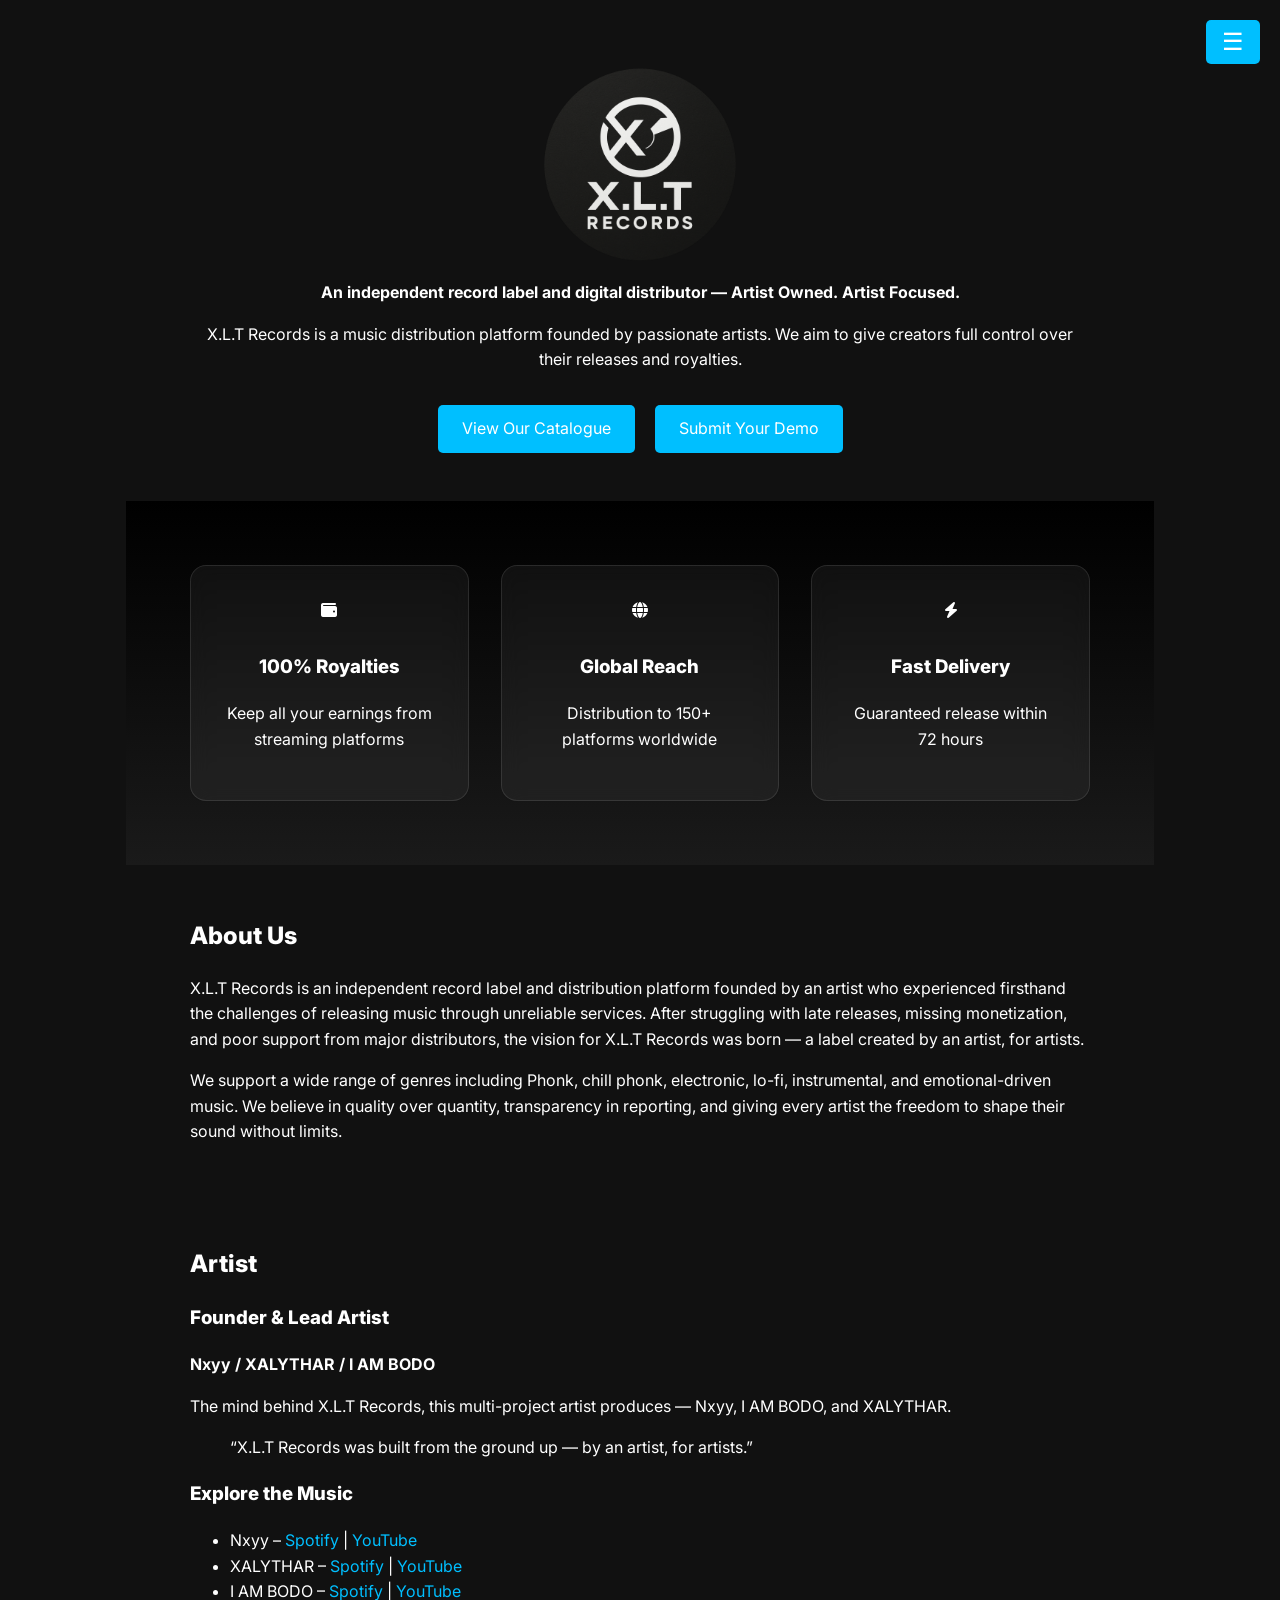
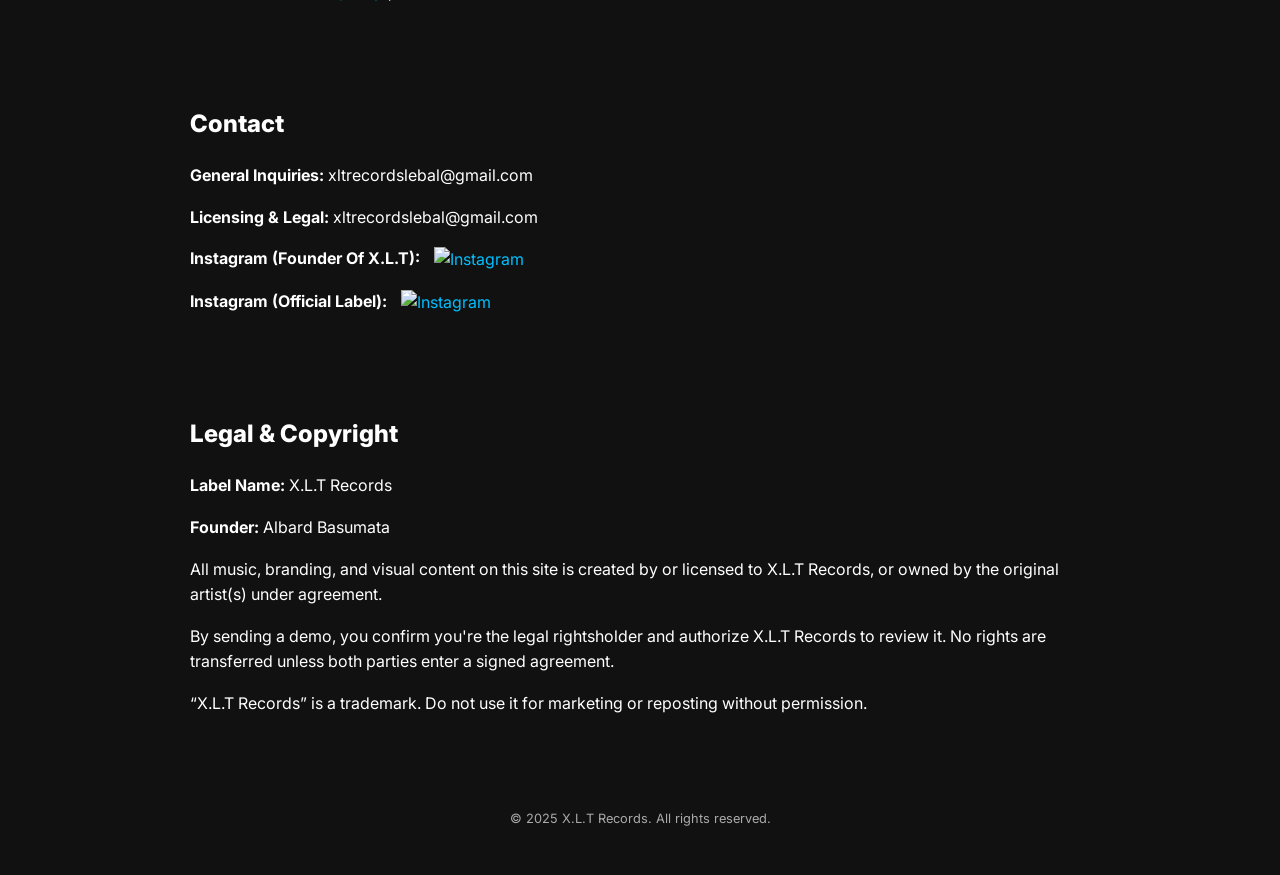
==== index.html @ 2f7c589f "Update index.html" ====
<!DOCTYPE html>
<html lang="en">

<head>
  <meta charset="UTF-8" />
  <meta name="viewport" content="width=device-width, initial-scale=1.0" />
  <meta name="google-site-verification" content="aRJkK1v-RDq6Crn086kau5WQJN5hOikSnNif_sxnV_c" />
  <title>X.L.T Records</title>
  <link href="https://fonts.googleapis.com/css2?family=Inter:wght@400;600;800&display=swap" rel="stylesheet">
  <link rel="stylesheet" href="https://cdnjs.cloudflare.com/ajax/libs/font-awesome/6.5.0/css/all.min.css">
  <style>
    body {
      margin: 0;
      font-family: 'Inter', sans-serif;
      background-color: #111;
      color: #fff;
      line-height: 1.6;
    }

    header,
    section {
      padding: 2rem;
      max-width: 900px;
      margin: auto;
    }

    header {
      text-align: center;
      padding-top: 4rem;
      animation: fadeIn 1.5s ease-in-out;
    }

    h1,
    h2,
    h3 {
      font-weight: 800;
    }

    a {
      color: #00BFFF;
      text-decoration: none;
    }

    a:hover {
      text-decoration: underline;
    }

    .btn {
      display: inline-block;
      background: #00BFFF;
      color: #fff;
      padding: 0.7rem 1.5rem;
      border-radius: 5px;
      margin: 1rem 0.5rem;
      transition: background 0.3s;
    }

    .btn:hover {
      background: #008ACF;
    }

    @keyframes fadeIn {
      from {
        opacity: 0;
        transform: translateY(20px);
      }

      to {
        opacity: 1;
        transform: translateY(0);
      }
    }

    footer {
      text-align: center;
      padding: 2rem;
      font-size: 0.8rem;
      color: #aaa;
    }

    .menu-toggle {
      position: absolute;
      top: 20px;
      right: 20px;
      background: #00BFFF;
      color: white;
      border: none;
      padding: 0.5rem 1rem;
      border-radius: 5px;
      cursor: pointer;
      z-index: 1001;
      font-size: 24px;
    }

    #mobile-menu {
      display: none;
      position: absolute;
      top: 0;
      right: 0;
      width: 250px;
      height: 100%;
      background: #222;
      padding: 2rem;
      box-shadow: -2px 0 10px rgba(0, 0, 0, 0.5);
      z-index: 1000;
    }

    #mobile-menu ul {
      list-style: none;
      padding: 0;
    }

    #mobile-menu li {
      margin: 1rem 0;
    }

    #mobile-menu a {
      color: white;
      font-size: 18px;
    }

    #mobile-menu a:hover {
      text-decoration: underline;
    }

    /* Feature Grid Styling */
    .feature-grid {
      background: linear-gradient(to bottom, #000, #1a1a1a);
      padding: 4rem 1rem;
      display: grid;
      gap: 2rem;
      grid-template-columns: 1fr;
    }

    @media (min-width: 768px) {
      .feature-grid {
        grid-template-columns: repeat(3, 1fr);
        padding: 4rem;
      }
    }

    .feature-card {
      background: rgba(255, 255, 255, 0.05);
      border: 1px solid rgba(255, 255, 255, 0.1);
      border-radius: 1rem;
      padding: 2rem;
      text-align: center;
      backdrop-filter: blur(10px);
    }

    .feature-card i {
      margin-bottom: 1rem;
    }
  </style>
</head>

<body>
  <!-- Hamburger Menu Button -->
  <button class="menu-toggle" onclick="toggleMenu()">☰</button>

  <!-- Mobile Navigation Menu -->
  <nav id="mobile-menu">
    <ul>
      <li><a href="#about" onclick="closeMenu()">About</a></li>
      <li><a href="#artist" onclick="closeMenu()">Artist</a></li>
      <li><a href="catalogue.html" onclick="closeMenu()">Catalogue</a></li>
      <li><a href="submit-demo.html" onclick="closeMenu()">Submit Demo</a></li>
      <li><a href="#contact" onclick="closeMenu()">Contact</a></li>
    </ul>
  </nav>

  <header>
    <div style="width: 200px; height: 200px; border-radius: 50%; overflow: hidden; margin: auto;">
      <img src="logo.png" alt="X.L.T Records Logo" style="width: 100%; height: 100%; object-fit: cover;">
    </div>
    <p><strong>An independent record label and digital distributor — Artist Owned. Artist Focused.</strong></p>
    <p>X.L.T Records is a music distribution platform founded by passionate artists. We aim to give creators full control over their releases and royalties.</p>
    <a href="catalogue.html" class="btn">View Our Catalogue</a>
    <a href="submit-demo.html" class="btn">Submit Your Demo</a>
  </header>

  <!-- Features Grid Section -->
  <section class="feature-grid">
    <div class="feature-card">
      <i class="fas fa-wallet text-4xl text-blue-400"></i>
      <h3 class="text-xl font-bold">100% Royalties</h3>
      <p>Keep all your earnings from streaming platforms</p>
    </div>
    <div class="feature-card">
      <i class="fas fa-globe text-4xl text-blue-400"></i>
      <h3 class="text-xl font-bold">Global Reach</h3>
      <p>Distribution to 150+ platforms worldwide</p>
    </div>
    <div class="feature-card">
      <i class="fas fa-bolt text-4xl text-blue-400"></i>
      <h3 class="text-xl font-bold">Fast Delivery</h3>
      <p>Guaranteed release within 72 hours</p>
    </div>
  </section>

  <section id="about">
    <h2>About Us</h2>
    <p>X.L.T Records is an independent record label and distribution platform founded by an artist who experienced firsthand the challenges of releasing music through unreliable services. After struggling with late releases, missing monetization, and poor support from major distributors, the vision for X.L.T Records was born — a label created by an artist, for artists.</p>
    <p>We support a wide range of genres including Phonk, chill phonk, electronic, lo-fi, instrumental, and emotional-driven music. We believe in quality over quantity, transparency in reporting, and giving every artist the freedom to shape their sound without limits.</p>
  </section>

  <section id="artist">
    <h2>Artist</h2>
    <h3>Founder & Lead Artist</h3>
    <p><strong>Nxyy / XALYTHAR / I AM BODO</strong></p>
    <p>The mind behind X.L.T Records, this multi-project artist produces — Nxyy, I AM BODO, and XALYTHAR.</p>
    <blockquote>“X.L.T Records was built from the ground up — by an artist, for artists.”</blockquote>
    <h3>Explore the Music</h3>
    <ul>
      <li>Nxyy – <a href="https://open.spotify.com/artist/0io80SxMW6efl49W5uqhSD">Spotify</a> | <a href="https://youtube.com/channel/UC8IsHCYREj77PZ9z781IhSw">YouTube</a></li>
      <li>XALYTHAR – <a href="https://open.spotify.com/artist/1Q6joJMcsMqhkU0BiKMvEL">Spotify</a> | <a href="https://youtube.com/channel/UCLDXYLX8L3Am5KNScAEB9Dg">YouTube</a></li>
      <li>I AM BODO – <a href="https://open.spotify.com/artist/2kpwDMhhdHDHBBJNffuW7Q">Spotify</a> | <a href="https://youtube.com/channel/UCfY4Oz92f1925QW0r8v9PQQ">YouTube</a></li>
    </ul>
  </section>

  <section id="contact">
    <h2>Contact</h2>
    <p><strong>General Inquiries:</strong> xltrecordslebal@gmail.com</p>
    <p><strong>Licensing & Legal:</strong> xltrecordslebal@gmail.com</p>
    <p><strong>Instagram (Founder Of X.L.T):</strong>
      <a href="https://www.instagram.com/bodo_otaku_" target="_blank">
        <img src="https://upload.wikimedia.org/wikipedia/commons/a/a5/Instagram_icon.png" alt="Instagram" style="width: 30px; vertical-align: middle; margin-left: 10px;" />
      </a>
    </p>
    <p><strong>Instagram (Official Label):</strong>
      <a href="https://www.instagram.com/xltrecordslebal" target="_blank">
        <img src="https://upload.wikimedia.org/wikipedia/commons/a/a5/Instagram_icon.png" alt="Instagram" style="width: 30px; vertical-align: middle; margin-left: 10px;" />
      </a>
    </p>
  </section>

  <section id="legal">
    <h2>Legal & Copyright</h2>
    <p><strong>Label Name:</strong> X.L.T Records</p>
    <p><strong>Founder:</strong> Albard Basumata</p>
    <p>All music, branding, and visual content on this site is created by or licensed to X.L.T Records, or owned by the original artist(s) under agreement.</p>
    <p>By sending a demo, you confirm you're the legal rightsholder and authorize X.L.T Records to review it. No rights are transferred unless both parties enter a signed agreement.</p>
    <p>“X.L.T Records” is a trademark. Do not use it for marketing or reposting without permission.</p>
  </section>

  <footer>
    <p>&copy; 2025 X.L.T Records. All rights reserved.</p>
  </footer>

  <script>
    function toggleMenu() {
      const menu = document.getElementById('mobile-menu');
      menu.style.display = (menu.style.display === 'block') ? 'none' : 'block';
    }

    function closeMenu() {
      document.getElementById('mobile-menu').style.display = 'none';
    }

    document.addEventListener('click', function (event) {
      const menu = document.getElementById('mobile-menu');
      const toggle = document.querySelector('.menu-toggle');
      if (!menu.contains(event.target) && !toggle.contains(event.target)) {
        menu.style.display = 'none';
      }
    });
  </script>
</body>

</html>
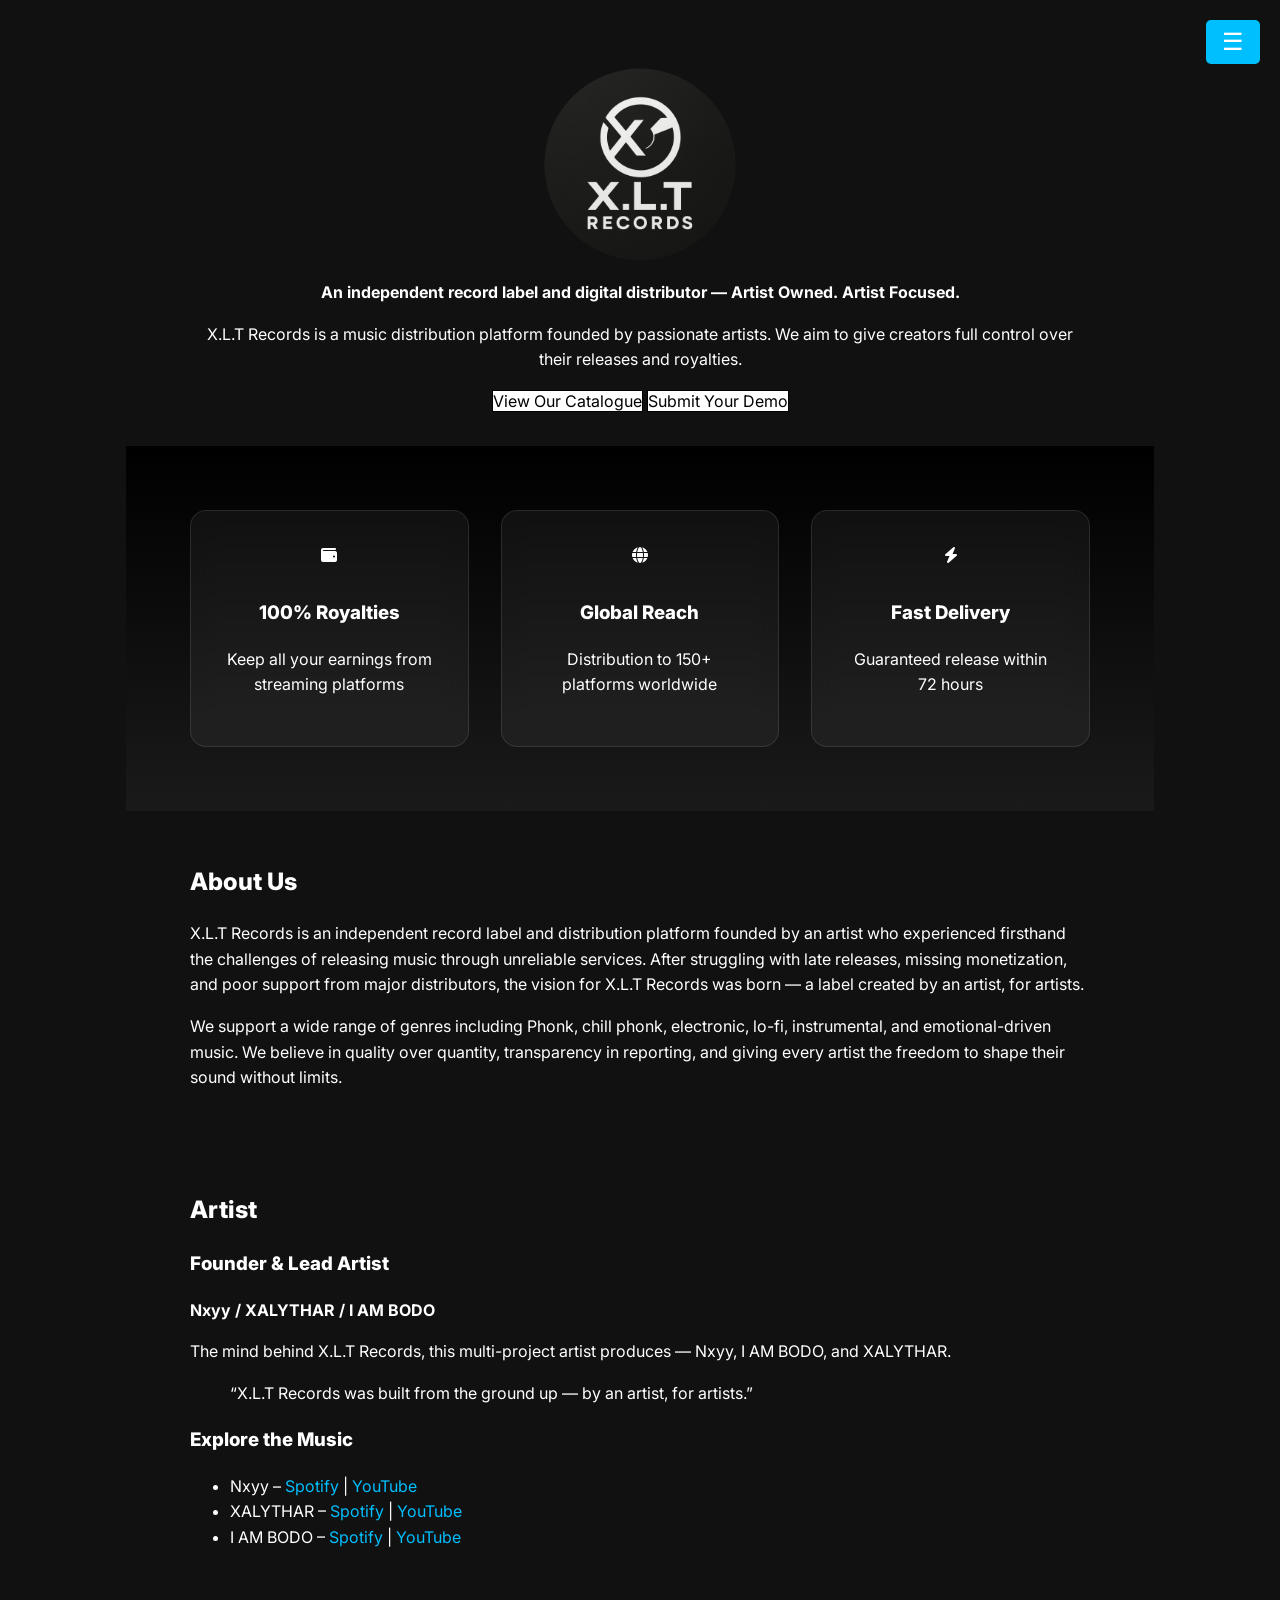
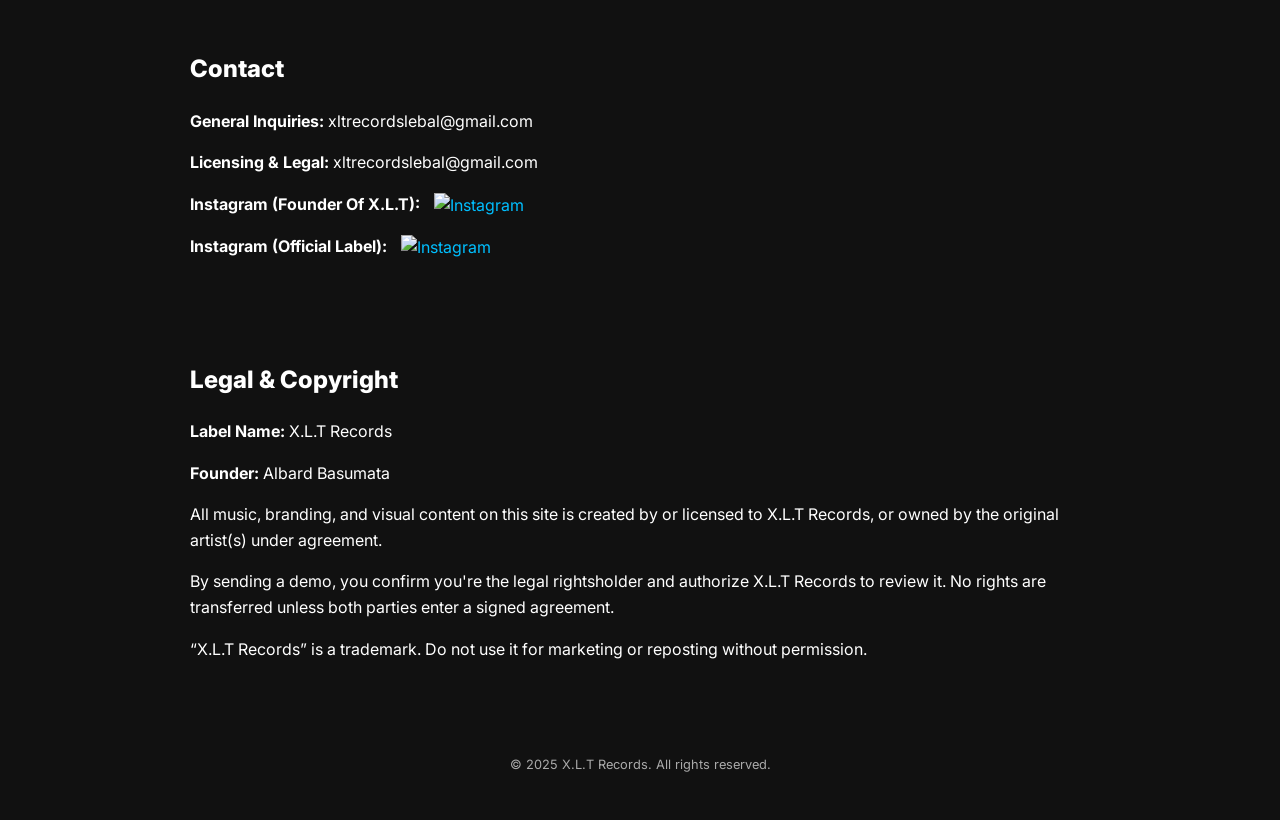
==== commit 83a0d574: "Update index.html" ====
--- a/index.html
+++ b/index.html
@@ -46,18 +46,16 @@
     }
 
     .btn {
-      display: inline-block;
-      background: #00BFFF;
-      color: #fff;
-      padding: 0.7rem 1.5rem;
-      border-radius: 5px;
-      margin: 1rem 0.5rem;
-      transition: background 0.3s;
-    }
-
-    .btn:hover {
-      background: #008ACF;
-    }
+  background: white !important;
+  color: black !important;
+  border: 1px solid black;
+  transition: background 0.3s, color 0.3s;
+}
+
+.btn:hover {
+  background: #f0f0f0;
+  color: black;
+}
 
     @keyframes fadeIn {
       from {
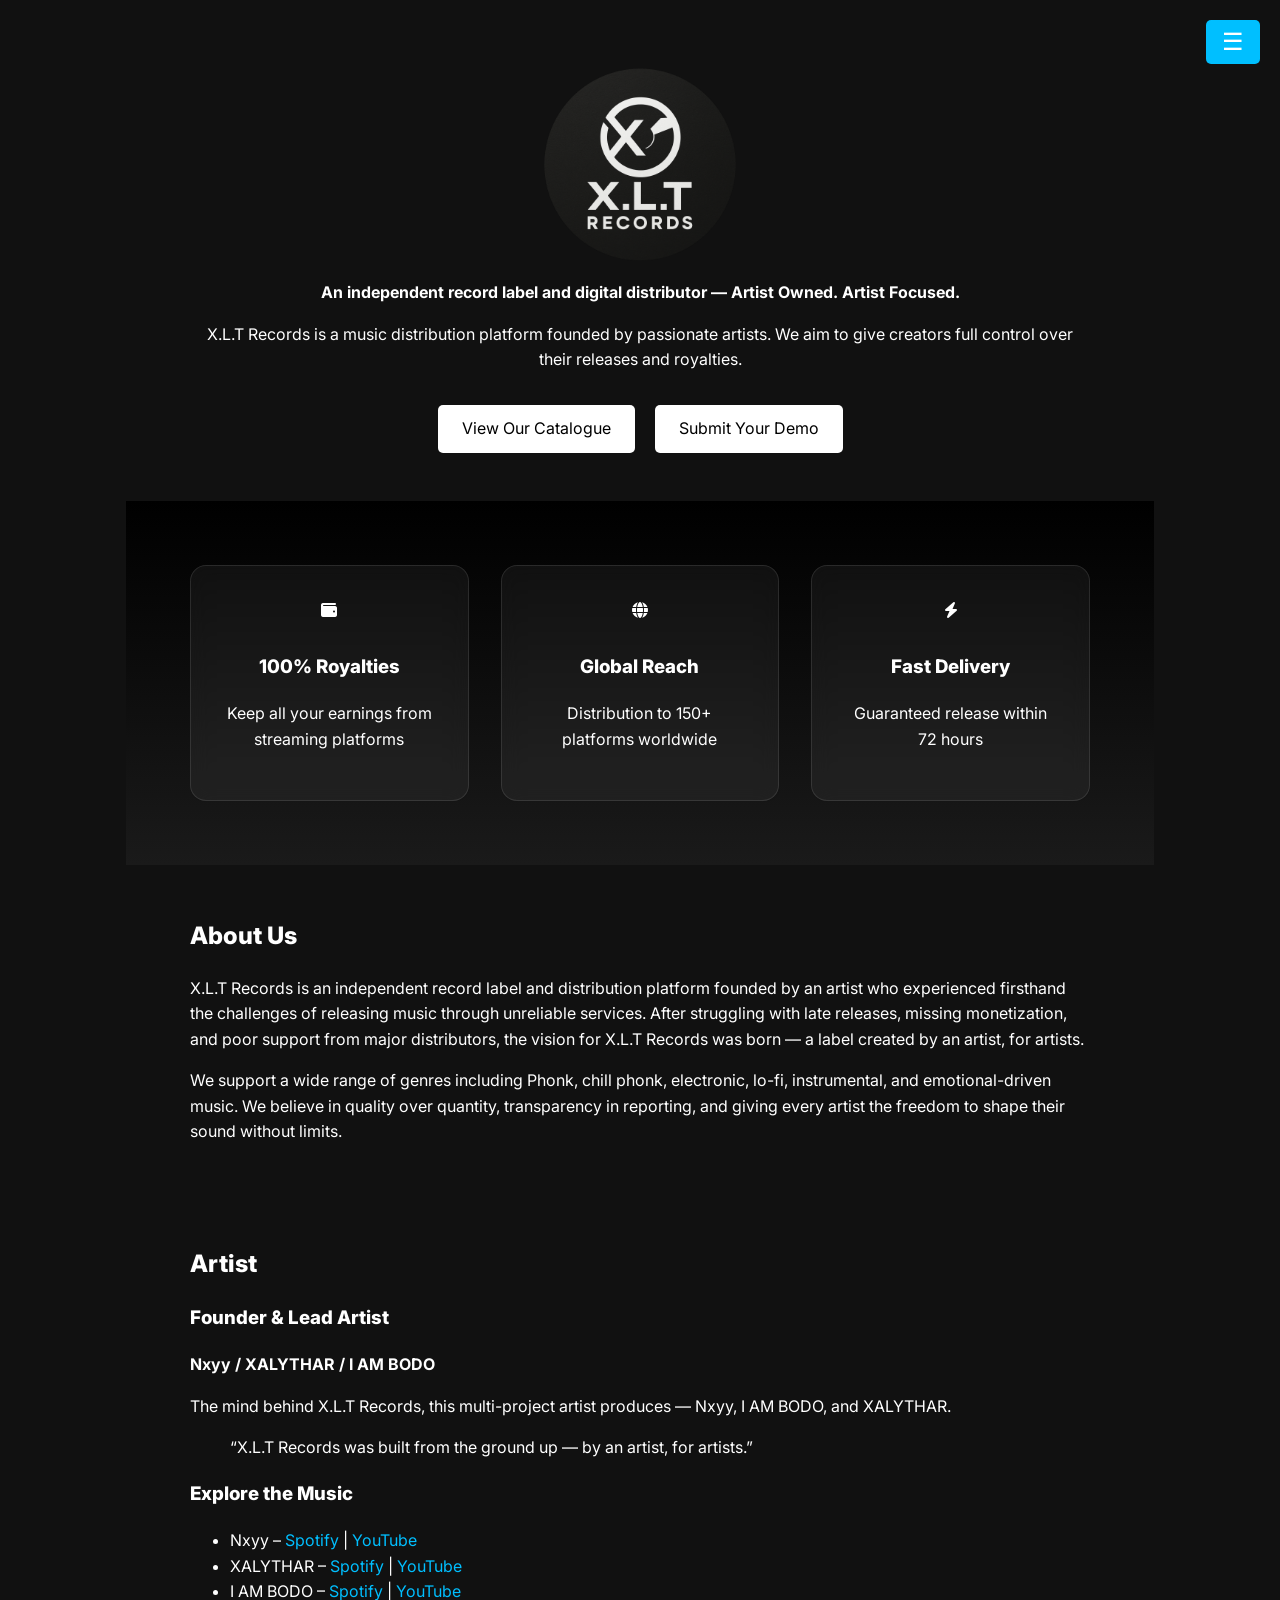
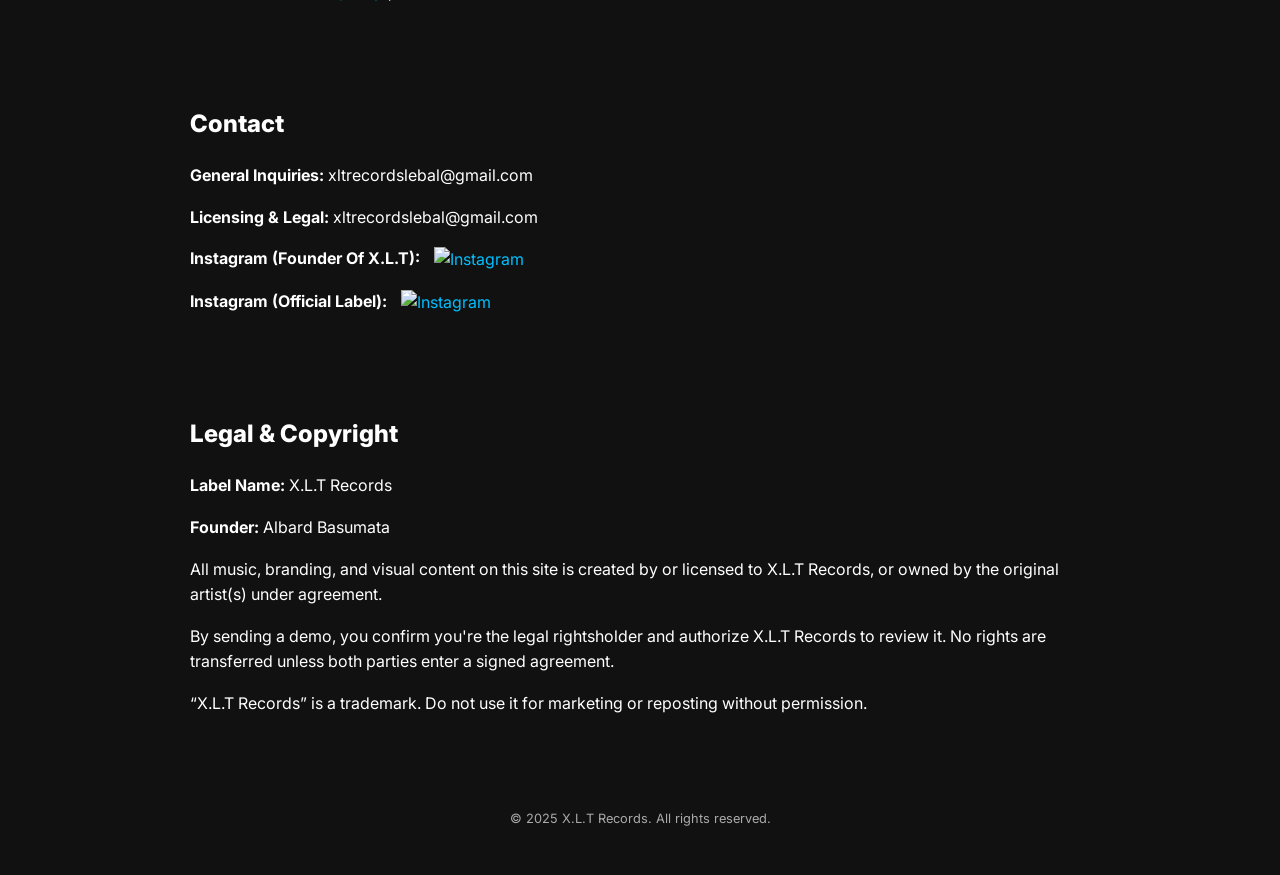
==== commit 40dc4922: "Update index.html" ====
--- a/index.html
+++ b/index.html
@@ -46,10 +46,13 @@
     }
 
     .btn {
+  display: inline-block;
   background: white !important;
   color: black !important;
-  border: 1px solid black;
-  transition: background 0.3s, color 0.3s;
+  padding: 0.7rem 1.5rem;
+  border-radius: 5px;
+  margin: 1rem 0.5rem;
+  transition: background 0.3s;
 }
 
 .btn:hover {
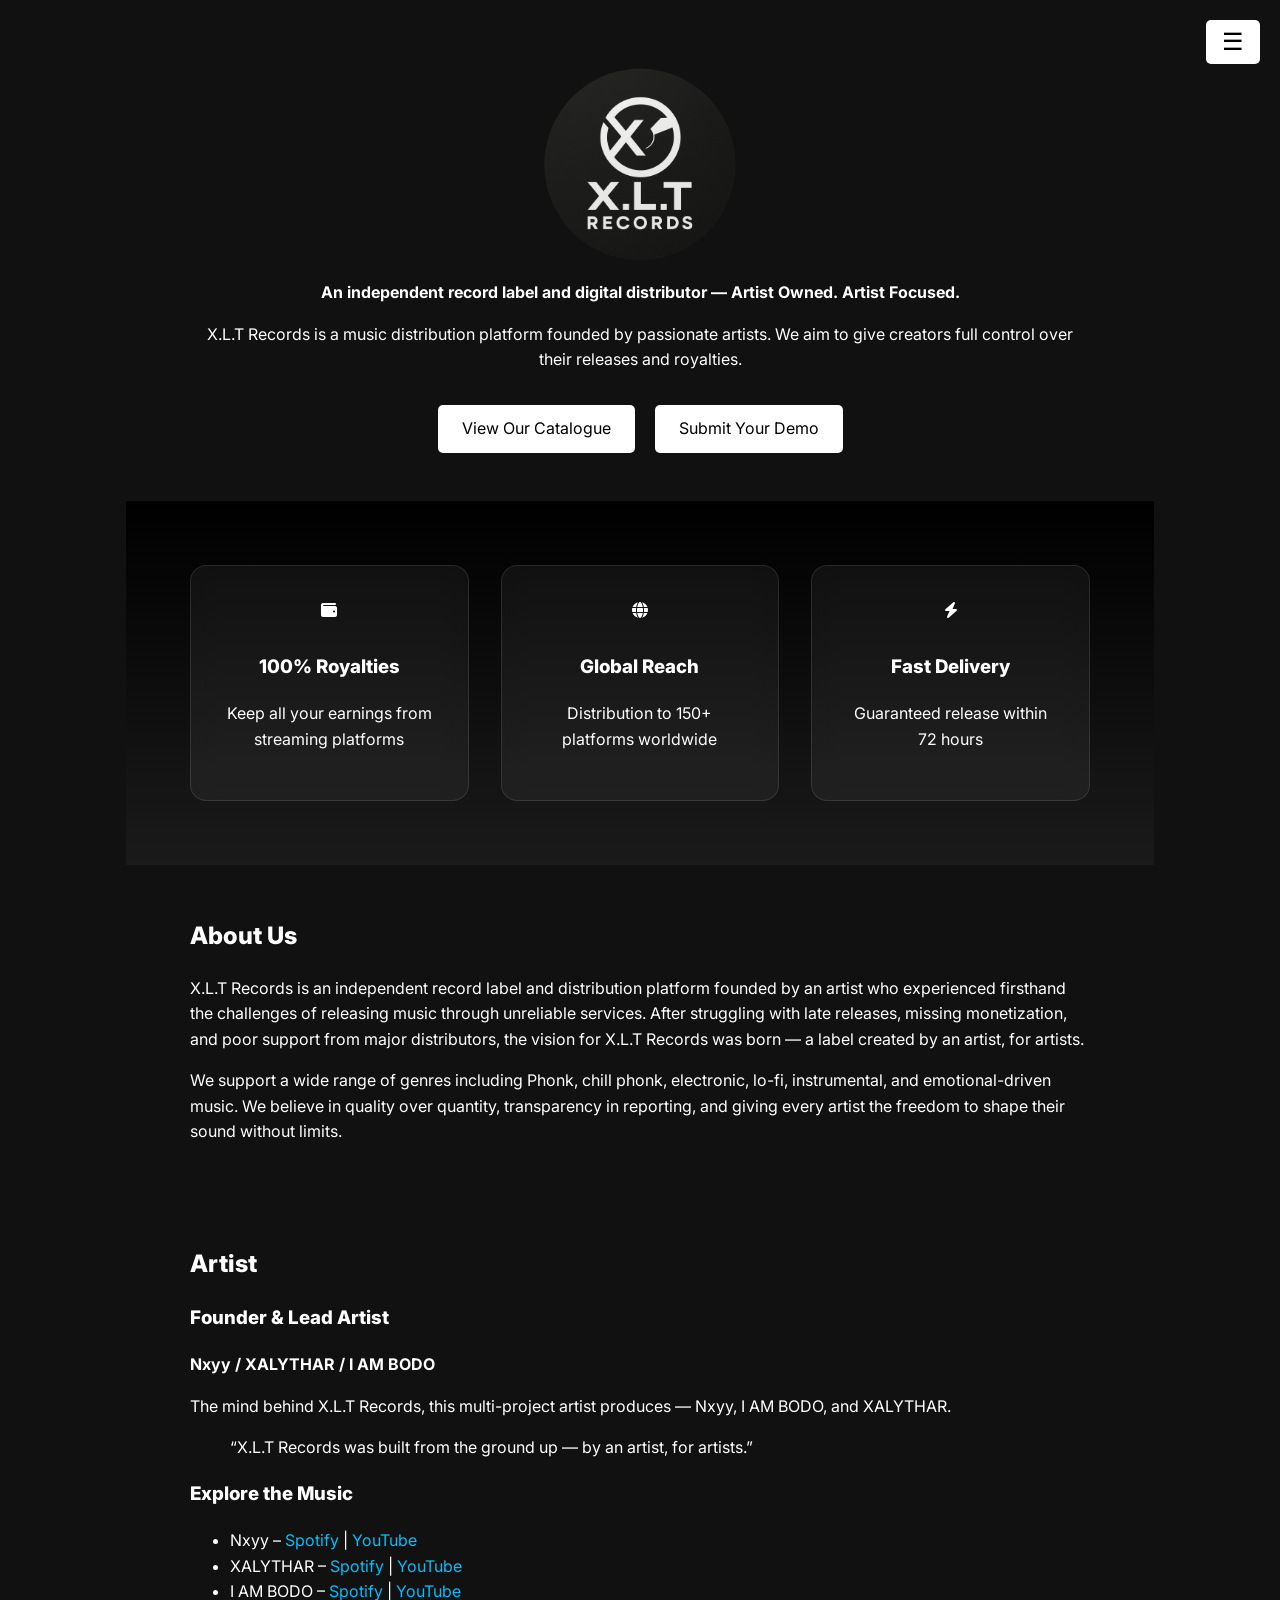
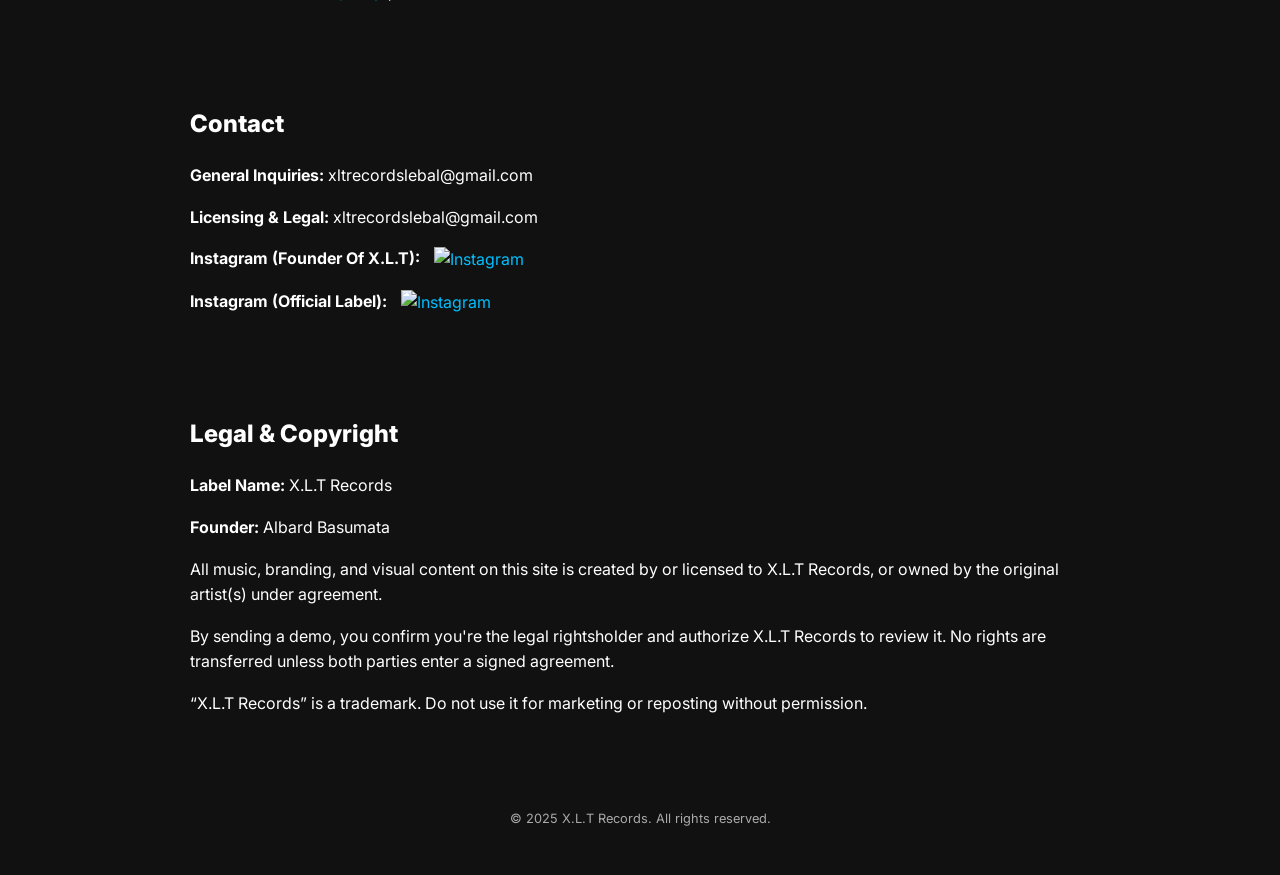
==== commit c9c15587: "Update index.html" ====
--- a/index.html
+++ b/index.html
@@ -83,8 +83,8 @@
       position: absolute;
       top: 20px;
       right: 20px;
-      background: #00BFFF;
-      color: white;
+      background: white !important;
+      color: black !important;
       border: none;
       padding: 0.5rem 1rem;
       border-radius: 5px;
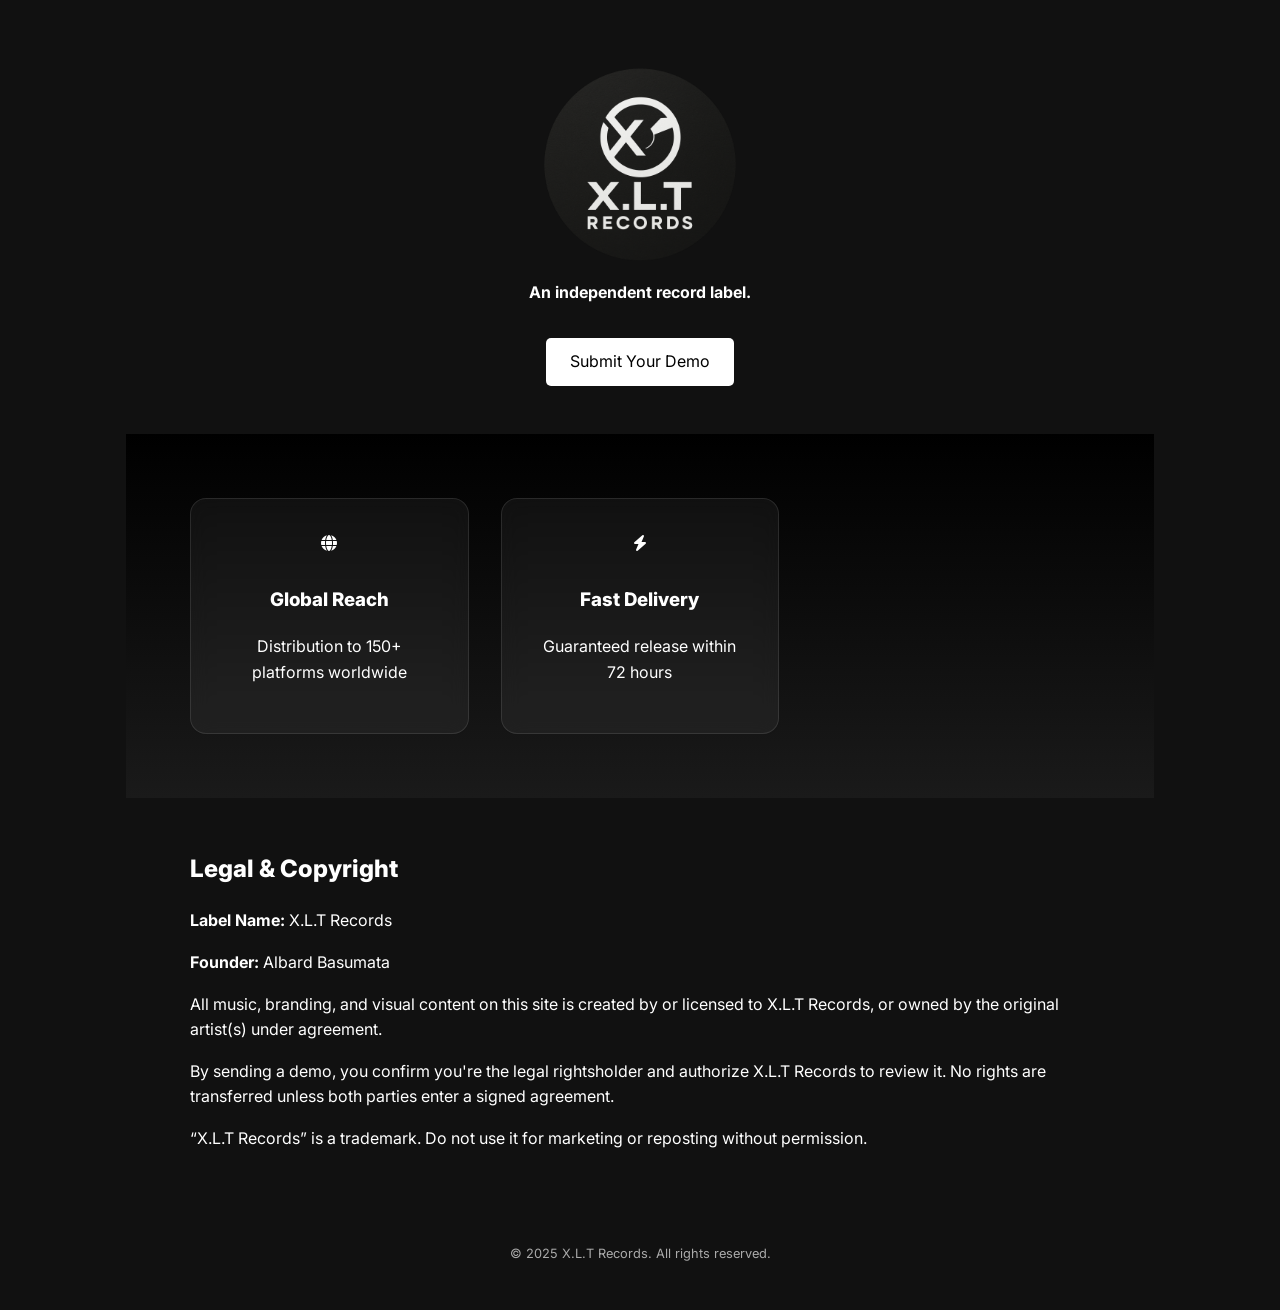
==== commit bbbe21d9: "Update index.html" ====
--- a/index.html
+++ b/index.html
@@ -155,37 +155,17 @@
   </style>
 </head>
 
-<body>
-  <!-- Hamburger Menu Button -->
-  <button class="menu-toggle" onclick="toggleMenu()">☰</button>
-
-  <!-- Mobile Navigation Menu -->
-  <nav id="mobile-menu">
-    <ul>
-      <li><a href="#about" onclick="closeMenu()">About</a></li>
-      <li><a href="#artist" onclick="closeMenu()">Artist</a></li>
-      <li><a href="catalogue.html" onclick="closeMenu()">Catalogue</a></li>
-      <li><a href="submit-demo.html" onclick="closeMenu()">Submit Demo</a></li>
-      <li><a href="#contact" onclick="closeMenu()">Contact</a></li>
-    </ul>
-  </nav>
 
   <header>
     <div style="width: 200px; height: 200px; border-radius: 50%; overflow: hidden; margin: auto;">
       <img src="logo.png" alt="X.L.T Records Logo" style="width: 100%; height: 100%; object-fit: cover;">
     </div>
-    <p><strong>An independent record label and digital distributor — Artist Owned. Artist Focused.</strong></p>
-    <p>X.L.T Records is a music distribution platform founded by passionate artists. We aim to give creators full control over their releases and royalties.</p>
-    <a href="catalogue.html" class="btn">View Our Catalogue</a>
+    <p><strong>An independent record label.</strong></p>
     <a href="submit-demo.html" class="btn">Submit Your Demo</a>
   </header>
 
   <!-- Features Grid Section -->
   <section class="feature-grid">
-    <div class="feature-card">
-      <i class="fas fa-wallet text-4xl text-blue-400"></i>
-      <h3 class="text-xl font-bold">100% Royalties</h3>
-      <p>Keep all your earnings from streaming platforms</p>
     </div>
     <div class="feature-card">
       <i class="fas fa-globe text-4xl text-blue-400"></i>
@@ -199,42 +179,7 @@
     </div>
   </section>
 
-  <section id="about">
-    <h2>About Us</h2>
-    <p>X.L.T Records is an independent record label and distribution platform founded by an artist who experienced firsthand the challenges of releasing music through unreliable services. After struggling with late releases, missing monetization, and poor support from major distributors, the vision for X.L.T Records was born — a label created by an artist, for artists.</p>
-    <p>We support a wide range of genres including Phonk, chill phonk, electronic, lo-fi, instrumental, and emotional-driven music. We believe in quality over quantity, transparency in reporting, and giving every artist the freedom to shape their sound without limits.</p>
-  </section>
-
-  <section id="artist">
-    <h2>Artist</h2>
-    <h3>Founder & Lead Artist</h3>
-    <p><strong>Nxyy / XALYTHAR / I AM BODO</strong></p>
-    <p>The mind behind X.L.T Records, this multi-project artist produces — Nxyy, I AM BODO, and XALYTHAR.</p>
-    <blockquote>“X.L.T Records was built from the ground up — by an artist, for artists.”</blockquote>
-    <h3>Explore the Music</h3>
-    <ul>
-      <li>Nxyy – <a href="https://open.spotify.com/artist/0io80SxMW6efl49W5uqhSD">Spotify</a> | <a href="https://youtube.com/channel/UC8IsHCYREj77PZ9z781IhSw">YouTube</a></li>
-      <li>XALYTHAR – <a href="https://open.spotify.com/artist/1Q6joJMcsMqhkU0BiKMvEL">Spotify</a> | <a href="https://youtube.com/channel/UCLDXYLX8L3Am5KNScAEB9Dg">YouTube</a></li>
-      <li>I AM BODO – <a href="https://open.spotify.com/artist/2kpwDMhhdHDHBBJNffuW7Q">Spotify</a> | <a href="https://youtube.com/channel/UCfY4Oz92f1925QW0r8v9PQQ">YouTube</a></li>
-    </ul>
-  </section>
-
-  <section id="contact">
-    <h2>Contact</h2>
-    <p><strong>General Inquiries:</strong> xltrecordslebal@gmail.com</p>
-    <p><strong>Licensing & Legal:</strong> xltrecordslebal@gmail.com</p>
-    <p><strong>Instagram (Founder Of X.L.T):</strong>
-      <a href="https://www.instagram.com/bodo_otaku_" target="_blank">
-        <img src="https://upload.wikimedia.org/wikipedia/commons/a/a5/Instagram_icon.png" alt="Instagram" style="width: 30px; vertical-align: middle; margin-left: 10px;" />
-      </a>
-    </p>
-    <p><strong>Instagram (Official Label):</strong>
-      <a href="https://www.instagram.com/xltrecordslebal" target="_blank">
-        <img src="https://upload.wikimedia.org/wikipedia/commons/a/a5/Instagram_icon.png" alt="Instagram" style="width: 30px; vertical-align: middle; margin-left: 10px;" />
-      </a>
-    </p>
-  </section>
-
+  
   <section id="legal">
     <h2>Legal & Copyright</h2>
     <p><strong>Label Name:</strong> X.L.T Records</p>
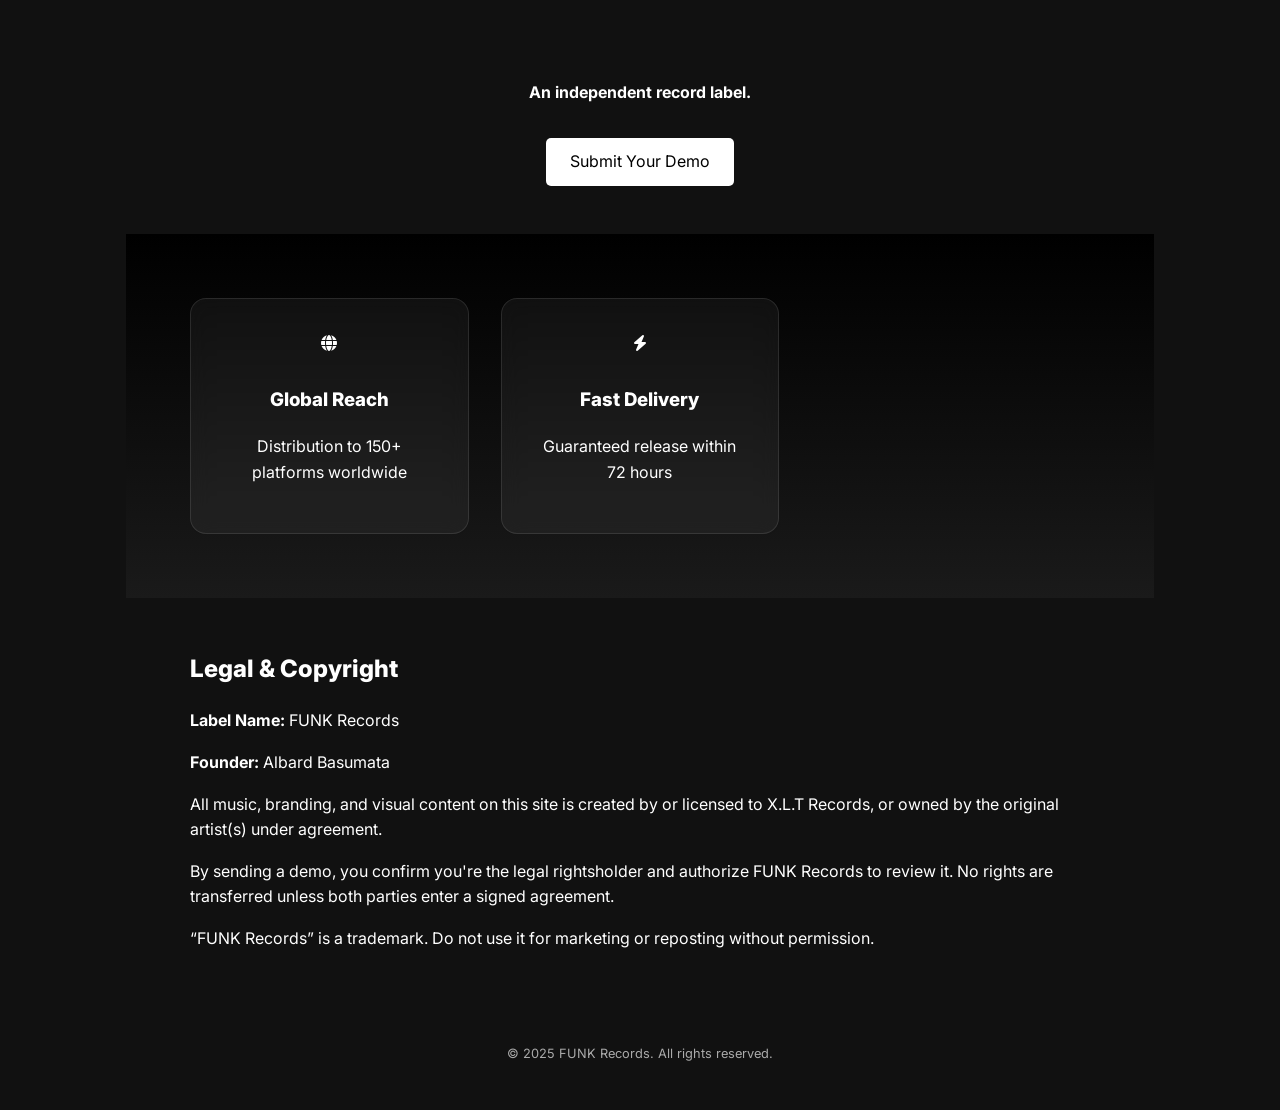
==== commit 3f4f58f1: "Update index.html" ====
--- a/index.html
+++ b/index.html
@@ -5,7 +5,7 @@
   <meta charset="UTF-8" />
   <meta name="viewport" content="width=device-width, initial-scale=1.0" />
   <meta name="google-site-verification" content="aRJkK1v-RDq6Crn086kau5WQJN5hOikSnNif_sxnV_c" />
-  <title>X.L.T Records</title>
+  <title> FUNK Records</title>
   <link href="https://fonts.googleapis.com/css2?family=Inter:wght@400;600;800&display=swap" rel="stylesheet">
   <link rel="stylesheet" href="https://cdnjs.cloudflare.com/ajax/libs/font-awesome/6.5.0/css/all.min.css">
   <style>
@@ -157,9 +157,6 @@
 
 
   <header>
-    <div style="width: 200px; height: 200px; border-radius: 50%; overflow: hidden; margin: auto;">
-      <img src="logo.png" alt="X.L.T Records Logo" style="width: 100%; height: 100%; object-fit: cover;">
-    </div>
     <p><strong>An independent record label.</strong></p>
     <a href="submit-demo.html" class="btn">Submit Your Demo</a>
   </header>
@@ -182,15 +179,15 @@
   
   <section id="legal">
     <h2>Legal & Copyright</h2>
-    <p><strong>Label Name:</strong> X.L.T Records</p>
+    <p><strong>Label Name:</strong> FUNK Records</p>
     <p><strong>Founder:</strong> Albard Basumata</p>
     <p>All music, branding, and visual content on this site is created by or licensed to X.L.T Records, or owned by the original artist(s) under agreement.</p>
-    <p>By sending a demo, you confirm you're the legal rightsholder and authorize X.L.T Records to review it. No rights are transferred unless both parties enter a signed agreement.</p>
-    <p>“X.L.T Records” is a trademark. Do not use it for marketing or reposting without permission.</p>
+    <p>By sending a demo, you confirm you're the legal rightsholder and authorize FUNK Records to review it. No rights are transferred unless both parties enter a signed agreement.</p>
+    <p>“FUNK Records” is a trademark. Do not use it for marketing or reposting without permission.</p>
   </section>
 
   <footer>
-    <p>&copy; 2025 X.L.T Records. All rights reserved.</p>
+    <p>&copy; 2025 FUNK Records. All rights reserved.</p>
   </footer>
 
   <script>
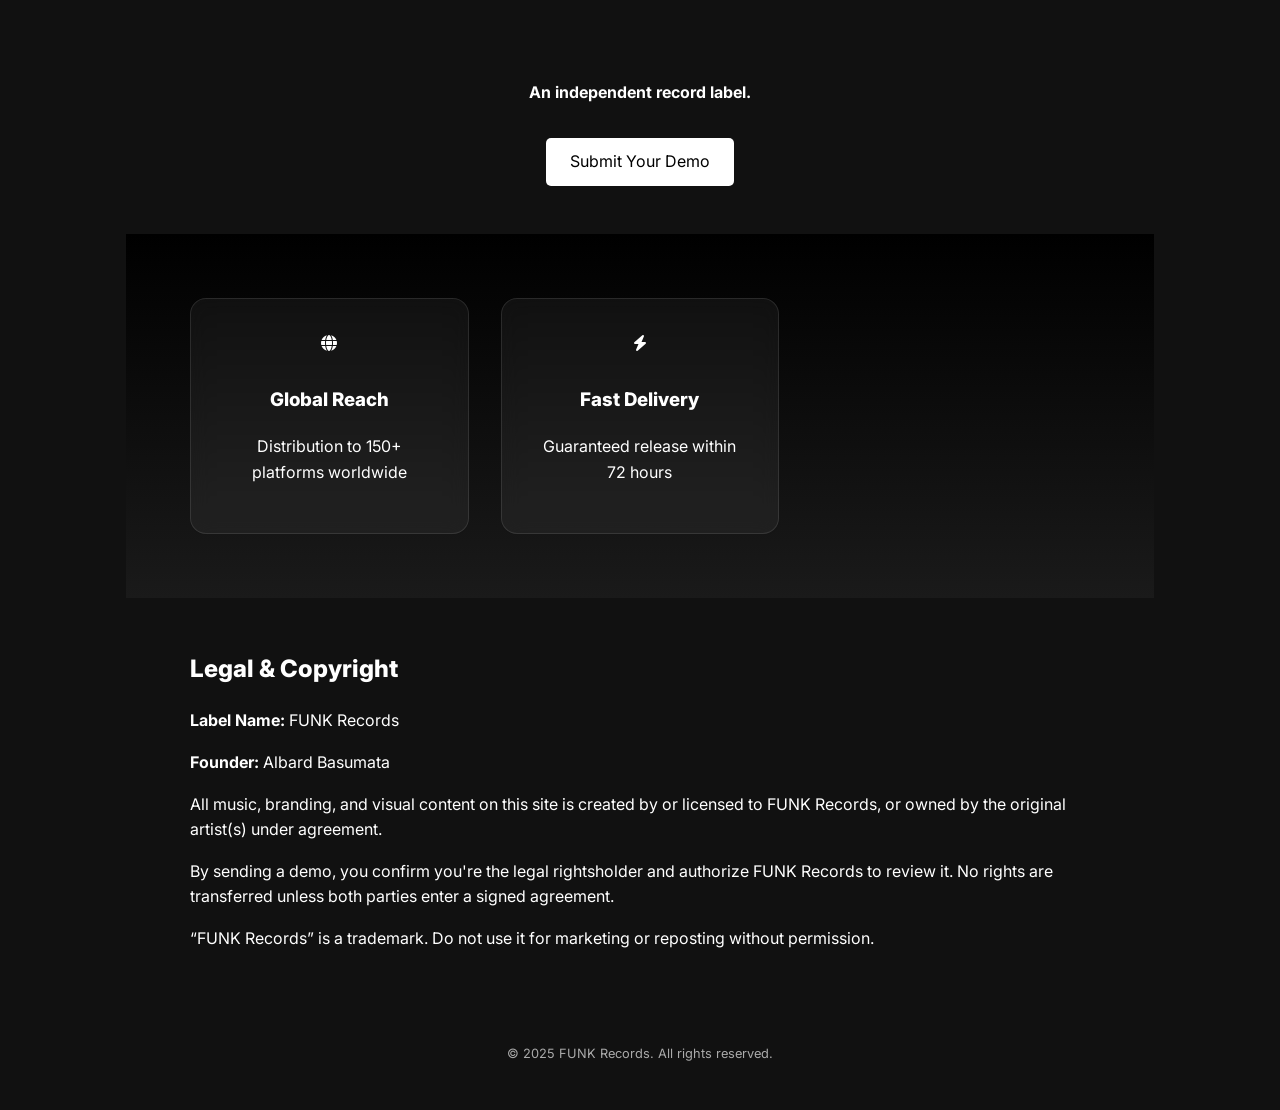
==== commit 1c7db46b: "Update index.html" ====
--- a/index.html
+++ b/index.html
@@ -181,7 +181,7 @@
     <h2>Legal & Copyright</h2>
     <p><strong>Label Name:</strong> FUNK Records</p>
     <p><strong>Founder:</strong> Albard Basumata</p>
-    <p>All music, branding, and visual content on this site is created by or licensed to X.L.T Records, or owned by the original artist(s) under agreement.</p>
+    <p>All music, branding, and visual content on this site is created by or licensed to FUNK Records, or owned by the original artist(s) under agreement.</p>
     <p>By sending a demo, you confirm you're the legal rightsholder and authorize FUNK Records to review it. No rights are transferred unless both parties enter a signed agreement.</p>
     <p>“FUNK Records” is a trademark. Do not use it for marketing or reposting without permission.</p>
   </section>
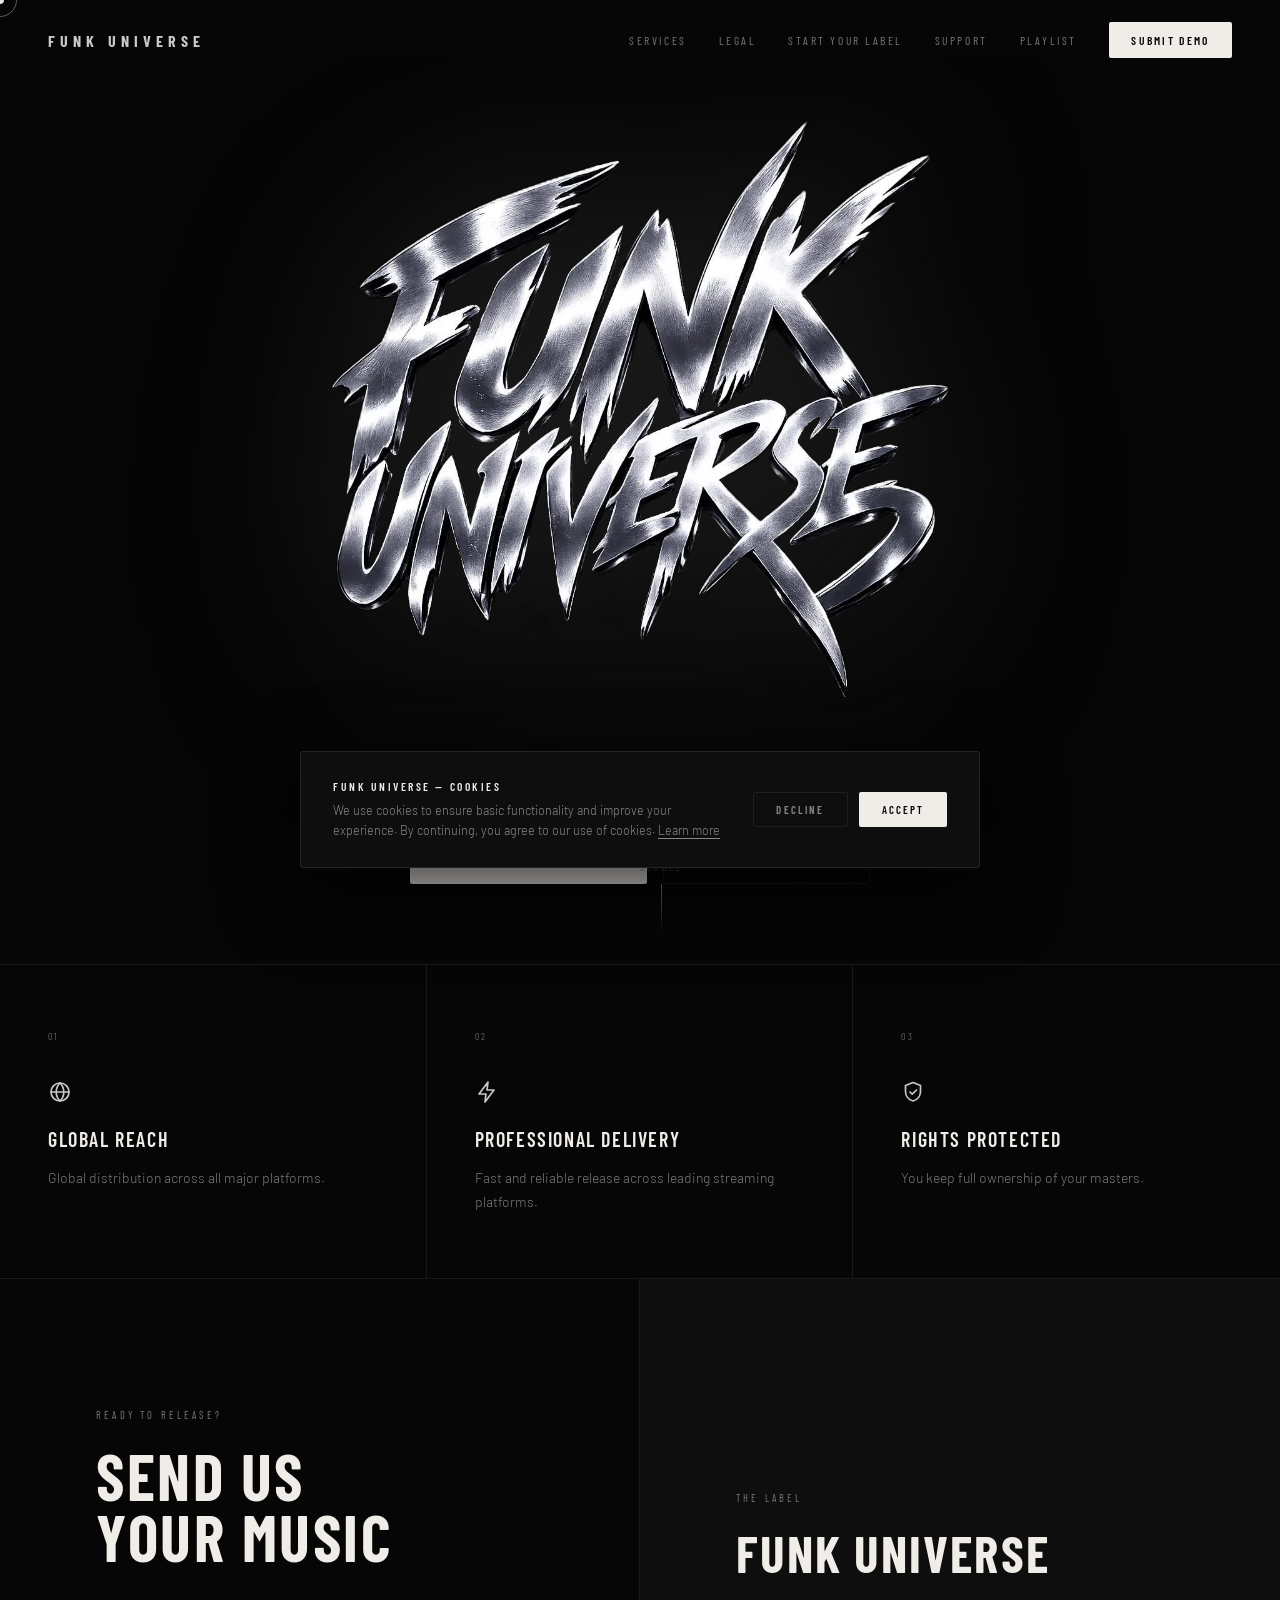
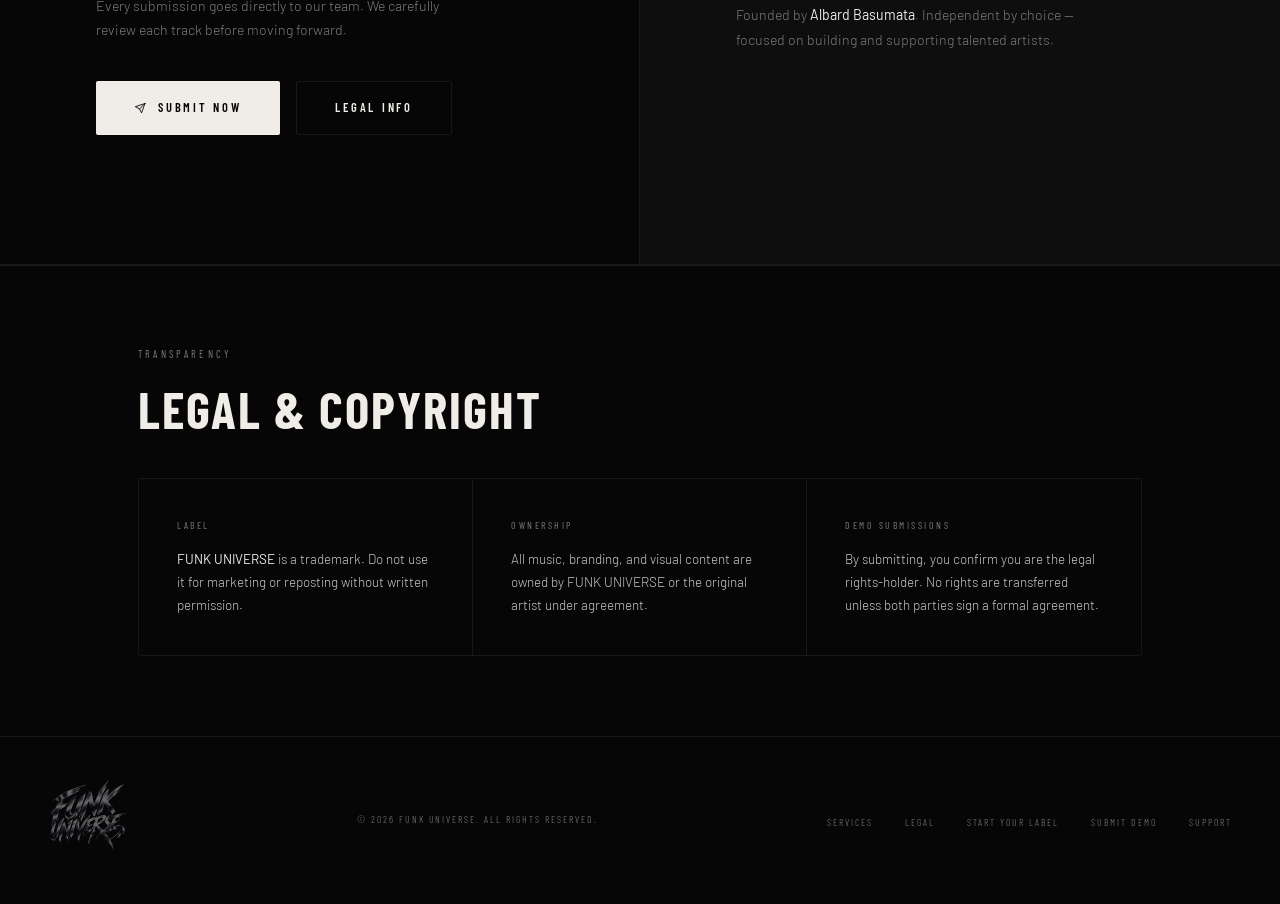
==== commit df08a97e: "Fix layout bugs, optimize assets, improve UI/UX and accessibility Three structural HTML bugs were si" ====
--- a/index.html
+++ b/index.html
@@ -1,213 +1,457 @@
 <!DOCTYPE html>
 <html lang="en">
-
 <head>
   <meta charset="UTF-8" />
   <meta name="viewport" content="width=device-width, initial-scale=1.0" />
+  <meta name="theme-color" content="#060606" />
   <meta name="google-site-verification" content="aRJkK1v-RDq6Crn086kau5WQJN5hOikSnNif_sxnV_c" />
-  <title> FUNK Records</title>
-  <link href="https://fonts.googleapis.com/css2?family=Inter:wght@400;600;800&display=swap" rel="stylesheet">
-  <link rel="stylesheet" href="https://cdnjs.cloudflare.com/ajax/libs/font-awesome/6.5.0/css/all.min.css">
+
+  <title>FUNK UNIVERSE — Independent Record Label</title>
+  <meta name="description" content="FUNK UNIVERSE is an independent record label for Brazilian funk, phonk and electronic music. Global distribution, professional delivery, and artists keep full ownership of their masters." />
+  <link rel="canonical" href="https://funkuniverserecords.com/" />
+
+  <!-- Social sharing -->
+  <meta property="og:type" content="website" />
+  <meta property="og:site_name" content="FUNK UNIVERSE" />
+  <meta property="og:title" content="FUNK UNIVERSE — Independent Record Label" />
+  <meta property="og:description" content="Independent record label for Brazilian funk, phonk and electronic music. Global distribution — you keep your masters." />
+  <meta property="og:url" content="https://funkuniverserecords.com/" />
+  <meta property="og:image" content="https://funkuniverserecords.com/og-image.jpg" />
+  <meta property="og:image:width" content="1200" />
+  <meta property="og:image:height" content="630" />
+  <meta property="og:image:alt" content="FUNK UNIVERSE logo" />
+  <meta name="twitter:card" content="summary_large_image" />
+  <meta name="twitter:title" content="FUNK UNIVERSE — Independent Record Label" />
+  <meta name="twitter:description" content="Independent record label for Brazilian funk, phonk and electronic music." />
+  <meta name="twitter:image" content="https://funkuniverserecords.com/og-image.jpg" />
+
+  <!-- Icons -->
+  <link rel="icon" href="favicon.ico" sizes="any" />
+  <link rel="apple-touch-icon" href="apple-touch-icon.png" />
+  <link rel="manifest" href="site.webmanifest" />
+
+  <link rel="preconnect" href="https://fonts.googleapis.com">
+  <link rel="preconnect" href="https://fonts.gstatic.com" crossorigin>
+  <link href="https://fonts.googleapis.com/css2?family=Barlow+Condensed:wght@300;400;600;700&family=Barlow:wght@300;400&display=swap" rel="stylesheet">
+  <link rel="preload" as="image" href="logo.webp" type="image/webp" fetchpriority="high" />
+  <link rel="stylesheet" href="assets/site.css" />
+
   <style>
-    body {
-      margin: 0;
-      font-family: 'Inter', sans-serif;
-      background-color: #111;
-      color: #fff;
-      line-height: 1.6;
-    }
-
-    header,
-    section {
-      padding: 2rem;
-      max-width: 900px;
-      margin: auto;
-    }
-
-    header {
+    /* ── HERO ── */
+    .hero {
+      min-height: 100vh;
+      min-height: 100svh;
+      display: flex; flex-direction: column;
+      align-items: center; justify-content: center;
+      position: relative;
+      overflow: hidden;
+      padding: 6rem 1rem 5rem;
+    }
+
+    /* vignette */
+    .hero::after {
+      content: '';
+      position: absolute; inset: 0;
+      background: radial-gradient(ellipse at center, transparent 25%, var(--bg) 100%);
+      pointer-events: none; z-index: 1;
+    }
+
+    /* scanlines */
+    .hero::before {
+      content: '';
+      position: absolute; inset: 0;
+      background: repeating-linear-gradient(
+        0deg, transparent, transparent 3px,
+        rgba(0,0,0,0.035) 3px, rgba(0,0,0,0.035) 4px
+      );
+      pointer-events: none; z-index: 1;
+    }
+
+    .hero-glow {
+      position: absolute;
+      width: min(800px, 150vw); aspect-ratio: 1;
+      border-radius: 50%;
+      background: radial-gradient(circle, rgba(200,200,200,0.045) 0%, transparent 70%);
+      pointer-events: none;
+      animation: glowPulse 6s ease-in-out infinite;
+    }
+    @keyframes glowPulse {
+      0%,100% { transform: scale(1);    opacity: .5; }
+      50%     { transform: scale(1.18); opacity: 1; }
+    }
+
+    .logo-wrap {
+      position: relative; z-index: 2;
+      width: min(640px, 86vw);
+      animation: logoIn 1.4s cubic-bezier(.16,1,.3,1) both;
+      filter:
+        drop-shadow(0 0 80px rgba(200,200,200,.14))
+        drop-shadow(0 30px 80px rgba(0,0,0,.95));
+    }
+    .logo-wrap img {
+      width: 100%; height: auto; display: block;
+      mix-blend-mode: screen;
+    }
+    @keyframes logoIn {
+      from { opacity: 0; transform: scale(.86) translateY(36px); }
+      to   { opacity: 1; transform: scale(1) translateY(0); }
+    }
+
+    .hero-sub {
+      position: relative; z-index: 2;
+      font-family: var(--font-h);
+      font-weight: 300;
+      font-size: .68rem;
+      letter-spacing: .42em;
+      text-transform: uppercase;
+      color: var(--muted);
       text-align: center;
-      padding-top: 4rem;
-      animation: fadeIn 1.5s ease-in-out;
-    }
-
-    h1,
-    h2,
-    h3 {
-      font-weight: 800;
-    }
-
-    a {
-      color: #00BFFF;
+      margin-top: 2.8rem;
+      animation: fadeUp 1.6s cubic-bezier(.16,1,.3,1) .35s both;
+    }
+
+    .hero-actions {
+      position: relative; z-index: 2;
+      margin-top: 2rem;
+      display: flex; gap: 1rem; flex-wrap: wrap; justify-content: center;
+      animation: fadeUp 1.6s cubic-bezier(.16,1,.3,1) .55s both;
+    }
+
+    .scroll-hint {
+      position: absolute; bottom: 2rem; left: 50%;
+      transform: translateX(-50%);
+      z-index: 2;
+      display: flex; flex-direction: column; align-items: center; gap: 8px;
       text-decoration: none;
-    }
-
-    a:hover {
-      text-decoration: underline;
-    }
-
-    .btn {
-  display: inline-block;
-  background: white !important;
-  color: black !important;
-  padding: 0.7rem 1.5rem;
-  border-radius: 5px;
-  margin: 1rem 0.5rem;
-  transition: background 0.3s;
-}
-
-.btn:hover {
-  background: #f0f0f0;
-  color: black;
-}
-
-    @keyframes fadeIn {
-      from {
-        opacity: 0;
-        transform: translateY(20px);
-      }
-
-      to {
-        opacity: 1;
-        transform: translateY(0);
-      }
-    }
-
-    footer {
-      text-align: center;
-      padding: 2rem;
-      font-size: 0.8rem;
-      color: #aaa;
-    }
-
-    .menu-toggle {
-      position: absolute;
-      top: 20px;
-      right: 20px;
-      background: white !important;
-      color: black !important;
-      border: none;
-      padding: 0.5rem 1rem;
-      border-radius: 5px;
-      cursor: pointer;
-      z-index: 1001;
-      font-size: 24px;
-    }
-
-    #mobile-menu {
-      display: none;
-      position: absolute;
-      top: 0;
-      right: 0;
-      width: 250px;
-      height: 100%;
-      background: #222;
-      padding: 2rem;
-      box-shadow: -2px 0 10px rgba(0, 0, 0, 0.5);
-      z-index: 1000;
-    }
-
-    #mobile-menu ul {
-      list-style: none;
-      padding: 0;
-    }
-
-    #mobile-menu li {
-      margin: 1rem 0;
-    }
-
-    #mobile-menu a {
-      color: white;
-      font-size: 18px;
-    }
-
-    #mobile-menu a:hover {
-      text-decoration: underline;
-    }
-
-    /* Feature Grid Styling */
-    .feature-grid {
-      background: linear-gradient(to bottom, #000, #1a1a1a);
-      padding: 4rem 1rem;
+      animation: fadeUp 2s ease 1.1s both;
+    }
+    .scroll-hint span {
+      font-family: var(--font-h);
+      font-size: .58rem;
+      letter-spacing: .35em;
+      color: var(--muted);
+      text-transform: uppercase;
+      transition: color .2s;
+    }
+    .scroll-hint:hover span { color: var(--white); }
+    .scroll-line {
+      width: 1px; height: 48px;
+      background: linear-gradient(to bottom, var(--muted), transparent);
+      animation: lineDrop 2.2s ease-in-out infinite;
+    }
+    @keyframes lineDrop {
+      0%   { transform: scaleY(0); transform-origin: top;    opacity: 1; }
+      50%  { transform: scaleY(1); transform-origin: top;    opacity: 1; }
+      100% { transform: scaleY(1); transform-origin: bottom; opacity: 0; }
+    }
+
+    /* ── FEATURES ── */
+    .features {
       display: grid;
-      gap: 2rem;
-      grid-template-columns: 1fr;
-    }
-
-    @media (min-width: 768px) {
-      .feature-grid {
-        grid-template-columns: repeat(3, 1fr);
-        padding: 4rem;
-      }
-    }
-
-    .feature-card {
-      background: rgba(255, 255, 255, 0.05);
-      border: 1px solid rgba(255, 255, 255, 0.1);
-      border-radius: 1rem;
-      padding: 2rem;
-      text-align: center;
-      backdrop-filter: blur(10px);
-    }
-
-    .feature-card i {
-      margin-bottom: 1rem;
+      grid-template-columns: repeat(3, 1fr);
+    }
+
+    .feat {
+      padding: 4rem 3rem;
+      border-right: 1px solid var(--line);
+      position: relative; overflow: hidden;
+      transition: background .4s;
+    }
+    .feat:last-child { border-right: none; }
+    .feat::before {
+      content: '';
+      position: absolute; top: 0; left: 0; right: 0; height: 1px;
+      background: var(--white);
+      transform: scaleX(0); transform-origin: left;
+      transition: transform .5s cubic-bezier(.16,1,.3,1);
+    }
+    .feat:hover::before { transform: scaleX(1); }
+    .feat:hover { background: rgba(255,255,255,.02); }
+
+    .feat-num {
+      font-family: var(--font-h);
+      font-size: .62rem; letter-spacing: .25em;
+      color: var(--muted); margin-bottom: 2rem;
+    }
+    .feat-icon {
+      color: var(--silver); margin-bottom: 1.2rem;
+      transition: transform .3s cubic-bezier(.16,1,.3,1);
+    }
+    .feat-icon .i { width: 1.5rem; height: 1.5rem; }
+    .feat:hover .feat-icon { transform: scale(1.15); }
+    .feat h3 {
+      font-family: var(--font-h);
+      font-weight: 600; font-size: 1.25rem;
+      letter-spacing: .08em; text-transform: uppercase;
+      color: var(--white); margin-bottom: .7rem;
+    }
+    .feat p { font-size: .87rem; color: var(--muted); line-height: 1.7; }
+
+    /* ── SUBMIT SECTION ── */
+    .submit-section {
+      display: grid;
+      grid-template-columns: 1fr 1fr;
+      min-height: 65vh;
+    }
+    .submit-left {
+      padding: 6rem;
+      display: flex; flex-direction: column; justify-content: center;
+      border-right: 1px solid var(--line);
+    }
+    .submit-right {
+      padding: 6rem;
+      display: flex; flex-direction: column; justify-content: center;
+      background: var(--surface);
+    }
+    .submit-actions {
+      margin-top: 2.4rem;
+      display: flex; gap: 1rem; flex-wrap: wrap;
+    }
+
+    /* ── LEGAL ── */
+    .legal-section {
+      padding: 5rem 0;
+      border-top: 1px solid var(--line);
+    }
+    .legal-inner {
+      max-width: 1100px;
+      margin: 0 auto;
+      padding: 0 3rem;
+    }
+    .legal-grid {
+      display: grid;
+      grid-template-columns: repeat(3, 1fr);
+      border: 1px solid var(--line);
+      border-radius: 3px; overflow: hidden;
+      margin-top: 2.8rem;
+    }
+    .legal-item {
+      padding: 2.4rem;
+      border-right: 1px solid var(--line);
+    }
+    .legal-item:last-child { border-right: none; }
+    .legal-item h3 {
+      font-family: var(--font-h);
+      font-size: .62rem; letter-spacing: .25em;
+      font-weight: 400;
+      text-transform: uppercase;
+      color: var(--muted); margin-bottom: .9rem;
+    }
+    .legal-item p {
+      font-size: .84rem; color: var(--silver); line-height: 1.7;
+    }
+    .legal-item strong { color: var(--white); font-weight: 400; }
+
+    /* ── RESPONSIVE ── */
+    @media (max-width: 900px) {
+      .features { grid-template-columns: 1fr; }
+      .feat { border-right: none; border-bottom: 1px solid var(--line); padding: 3rem 2rem; }
+      .feat:last-child { border-bottom: none; }
+
+      .submit-section { grid-template-columns: 1fr; }
+      .submit-left  { padding: 4rem 2rem; border-right: none; border-bottom: 1px solid var(--line); }
+      .submit-right { padding: 4rem 2rem; }
+
+      .legal-grid { grid-template-columns: 1fr; }
+      .legal-item { border-right: none; border-bottom: 1px solid var(--line); }
+      .legal-item:last-child { border-bottom: none; }
+      .legal-inner { padding: 0 1.5rem; }
+    }
+
+    @media (max-width: 480px) {
+      .submit-actions, .hero-actions { flex-direction: column; width: 100%; }
+      .scroll-hint { display: none; }
     }
   </style>
 </head>
-
-
-  <header>
-    <p><strong>An independent record label.</strong></p>
-    <a href="submit-demo.html" class="btn">Submit Your Demo</a>
-  </header>
-
-  <!-- Features Grid Section -->
-  <section class="feature-grid">
+<body>
+
+  <a class="skip-link" href="#main">Skip to content</a>
+
+  <div class="cursor" id="cursor" aria-hidden="true"></div>
+  <div class="cursor-ring" id="cring" aria-hidden="true"></div>
+
+  <!-- NAV -->
+  <nav aria-label="Primary">
+    <a href="index.html" class="nav-wordmark">Funk Universe</a>
+    <div class="nav-right">
+      <a href="#features" class="nav-link">Services</a>
+      <a href="#legal" class="nav-link">Legal</a>
+      <a href="start-your-label.html" class="nav-link">Start Your Label</a>
+      <a href="support.html" class="nav-link">Support</a>
+      <a href="https://open.spotify.com/playlist/2JpeRqK5cDngXj25w4k9oB" class="nav-link" target="_blank" rel="noopener">Playlist</a>
+      <a href="submit-demo.html" class="nav-cta">Submit Demo</a>
+      <button class="nav-toggle" id="navToggle" aria-label="Open menu" aria-expanded="false" aria-controls="drawer">
+        <span></span><span></span><span></span>
+      </button>
     </div>
-    <div class="feature-card">
-      <i class="fas fa-globe text-4xl text-blue-400"></i>
-      <h3 class="text-xl font-bold">Global Reach</h3>
-      <p>Distribution to 150+ platforms worldwide</p>
-    </div>
-    <div class="feature-card">
-      <i class="fas fa-bolt text-4xl text-blue-400"></i>
-      <h3 class="text-xl font-bold">Fast Delivery</h3>
-      <p>Guaranteed release within 72 hours</p>
-    </div>
-  </section>
-
-  
-  <section id="legal">
-    <h2>Legal & Copyright</h2>
-    <p><strong>Label Name:</strong> FUNK Records</p>
-    <p><strong>Founder:</strong> Albard Basumata</p>
-    <p>All music, branding, and visual content on this site is created by or licensed to FUNK Records, or owned by the original artist(s) under agreement.</p>
-    <p>By sending a demo, you confirm you're the legal rightsholder and authorize FUNK Records to review it. No rights are transferred unless both parties enter a signed agreement.</p>
-    <p>“FUNK Records” is a trademark. Do not use it for marketing or reposting without permission.</p>
-  </section>
-
+  </nav>
+
+  <!-- DRAWER -->
+  <div class="drawer" id="drawer" role="dialog" aria-modal="true" aria-label="Menu">
+    <a href="#features">Services</a>
+    <a href="#legal">Legal</a>
+    <a href="start-your-label.html">Start Your Label</a>
+    <a href="support.html">Support</a>
+    <a href="https://open.spotify.com/playlist/2JpeRqK5cDngXj25w4k9oB" target="_blank" rel="noopener">Playlist</a>
+    <a href="submit-demo.html">Submit Demo</a>
+  </div>
+
+  <main id="main">
+
+    <!-- HERO -->
+    <header class="hero">
+      <div class="hero-glow" aria-hidden="true"></div>
+
+      <!-- The logo is the page heading; its alt text carries the h1 text. -->
+      <h1 class="logo-wrap">
+        <picture>
+          <source srcset="logo.webp" type="image/webp" />
+          <img src="logo.png" alt="FUNK UNIVERSE" width="1024" height="1024" fetchpriority="high" decoding="async" />
+        </picture>
+      </h1>
+
+      <p class="hero-sub">An independent record label</p>
+
+      <div class="hero-actions">
+        <a href="submit-demo.html" class="btn">
+          <svg class="i" viewBox="0 0 24 24" aria-hidden="true" focusable="false"><path d="M4 12h15M13 6l6 6-6 6"/></svg>
+          Submit Your Music
+        </a>
+        <a href="start-your-label.html" class="btn btn-ghost">Start Your Label</a>
+      </div>
+
+      <a href="#features" class="scroll-hint" aria-label="Scroll to services">
+        <span>Scroll</span>
+        <span class="scroll-line" aria-hidden="true"></span>
+      </a>
+    </header>
+
+    <div class="rule"></div>
+
+    <!-- FEATURES -->
+    <section id="features" class="features" aria-label="What we do">
+      <div class="feat reveal">
+        <div class="feat-num">01</div>
+        <div class="feat-icon">
+          <svg class="i" viewBox="0 0 24 24" aria-hidden="true" focusable="false"><circle cx="12" cy="12" r="9"/><path d="M3 12h18"/><path d="M12 3c2.5 2.5 3.8 5.5 3.8 9S14.5 18.5 12 21c-2.5-2.5-3.8-5.5-3.8-9S9.5 5.5 12 3Z"/></svg>
+        </div>
+        <h3>Global Reach</h3>
+        <p>Global distribution across all major platforms.</p>
+      </div>
+      <div class="feat reveal d1">
+        <div class="feat-num">02</div>
+        <div class="feat-icon">
+          <svg class="i" viewBox="0 0 24 24" aria-hidden="true" focusable="false"><path d="M13 2 4 14h7l-1 8 9-12h-7l1-8Z"/></svg>
+        </div>
+        <h3>Professional Delivery</h3>
+        <p>Fast and reliable release across leading streaming platforms.</p>
+      </div>
+      <div class="feat reveal d2">
+        <div class="feat-num">03</div>
+        <div class="feat-icon">
+          <svg class="i" viewBox="0 0 24 24" aria-hidden="true" focusable="false"><path d="M12 2.5 4.5 5.5v6c0 4.4 3.1 8.3 7.5 9.5 4.4-1.2 7.5-5.1 7.5-9.5v-6L12 2.5Z"/><path d="m9 12 2.2 2.2L15.5 10"/></svg>
+        </div>
+        <h3>Rights Protected</h3>
+        <p>You keep full ownership of your masters.</p>
+      </div>
+    </section>
+
+    <div class="rule"></div>
+
+    <!-- SUBMIT -->
+    <section class="submit-section" id="submit" aria-label="Submit your music">
+      <div class="submit-left">
+        <p class="eyebrow reveal">Ready to release?</p>
+        <h2 class="big-text reveal d1">Send Us<br>Your Music</h2>
+        <p class="body-text reveal d2">Every submission goes directly to our team. We carefully review each track before moving forward.</p>
+        <div class="submit-actions reveal d3">
+          <a href="submit-demo.html" class="btn">
+            <svg class="i" viewBox="0 0 24 24" aria-hidden="true" focusable="false"><path d="M21 3 10.5 13.5M21 3l-6.5 18-4-8-8-4L21 3Z"/></svg>
+            Submit Now
+          </a>
+          <a href="#legal" class="btn btn-ghost">Legal Info</a>
+        </div>
+      </div>
+      <div class="submit-right">
+        <p class="eyebrow reveal">The label</p>
+        <h2 class="big-text reveal d1" style="font-size:clamp(2rem,4vw,3.2rem)">Funk Universe</h2>
+        <p class="body-text reveal d2">
+          Founded by <strong>Albard Basumata</strong>.
+          Independent by choice — focused on building and supporting talented artists.
+        </p>
+      </div>
+    </section>
+
+    <div class="rule"></div>
+
+    <!-- LEGAL -->
+    <section class="legal-section" id="legal" aria-label="Legal and copyright">
+      <div class="legal-inner">
+        <p class="eyebrow reveal">Transparency</p>
+        <h2 class="big-text reveal d1" style="font-size:clamp(2rem,4vw,3.4rem)">Legal &amp; Copyright</h2>
+        <div class="legal-grid reveal d2">
+          <div class="legal-item">
+            <h3>Label</h3>
+            <p><strong>FUNK UNIVERSE</strong> is a trademark. Do not use it for marketing or reposting without written permission.</p>
+          </div>
+          <div class="legal-item">
+            <h3>Ownership</h3>
+            <p>All music, branding, and visual content are owned by FUNK UNIVERSE or the original artist under agreement.</p>
+          </div>
+          <div class="legal-item">
+            <h3>Demo Submissions</h3>
+            <p>By submitting, you confirm you are the legal rights-holder. No rights are transferred unless both parties sign a formal agreement.</p>
+          </div>
+        </div>
+      </div>
+    </section>
+
+  </main>
+
+  <!-- FOOTER -->
   <footer>
-    <p>&copy; 2025 FUNK Records. All rights reserved.</p>
+    <a href="index.html" aria-label="Funk Universe — home">
+      <img src="logo-160.png" alt="FUNK UNIVERSE" class="footer-logo" width="160" height="160" loading="lazy" decoding="async" />
+    </a>
+    <p>&copy; 2026 FUNK UNIVERSE. All rights reserved.</p>
+    <ul class="footer-links">
+      <li><a href="#features">Services</a></li>
+      <li><a href="#legal">Legal</a></li>
+      <li><a href="start-your-label.html">Start Your Label</a></li>
+      <li><a href="submit-demo.html">Submit Demo</a></li>
+      <li><a href="support.html">Support</a></li>
+    </ul>
   </footer>
 
-  <script>
-    function toggleMenu() {
-      const menu = document.getElementById('mobile-menu');
-      menu.style.display = (menu.style.display === 'block') ? 'none' : 'block';
-    }
-
-    function closeMenu() {
-      document.getElementById('mobile-menu').style.display = 'none';
-    }
-
-    document.addEventListener('click', function (event) {
-      const menu = document.getElementById('mobile-menu');
-      const toggle = document.querySelector('.menu-toggle');
-      if (!menu.contains(event.target) && !toggle.contains(event.target)) {
-        menu.style.display = 'none';
+  <script src="assets/site.js" defer></script>
+  <script src="cookie.js" defer></script>
+
+  <script type="application/ld+json">
+  {
+    "@context": "https://schema.org",
+    "@graph": [
+      {
+        "@type": "Organization",
+        "@id": "https://funkuniverserecords.com/#organization",
+        "name": "FUNK UNIVERSE",
+        "url": "https://funkuniverserecords.com/",
+        "logo": "https://funkuniverserecords.com/icon-512.png",
+        "image": "https://funkuniverserecords.com/og-image.jpg",
+        "description": "Independent record label for Brazilian funk, phonk and electronic music.",
+        "founder": { "@type": "Person", "name": "Albard Basumata" },
+        "sameAs": ["https://open.spotify.com/playlist/2JpeRqK5cDngXj25w4k9oB"]
+      },
+      {
+        "@type": "WebSite",
+        "@id": "https://funkuniverserecords.com/#website",
+        "url": "https://funkuniverserecords.com/",
+        "name": "FUNK UNIVERSE",
+        "publisher": { "@id": "https://funkuniverserecords.com/#organization" }
       }
-    });
+    ]
+  }
   </script>
+
 </body>
-
 </html>
--- a/assets/site.css
+++ b/assets/site.css
@@ -0,0 +1,499 @@
+/* ==========================================================================
+   FUNK UNIVERSE — shared stylesheet
+   Everything common to every page lives here. Page-specific sections stay
+   in a <style> block on the page itself.
+   ========================================================================== */
+
+*, *::before, *::after { box-sizing: border-box; margin: 0; padding: 0; }
+
+:root {
+  --bg:         #060606;
+  --surface:    #0e0e0e;
+  --surface2:   #111;
+  --line:       rgba(255,255,255,0.07);
+  --line-focus: rgba(255,255,255,0.3);
+  --silver:     #c8c8c8;
+  --white:      #f0ede8;
+  --muted:      #7a7a7a;
+  --muted-dim:  #555;
+  --error:      #ff6b6b;
+  --font-h:     'Barlow Condensed', 'Arial Narrow', sans-serif;
+  --font-b:     'Barlow', system-ui, -apple-system, sans-serif;
+  --nav-h:      4.6rem;
+}
+
+html { scroll-behavior: smooth; }
+
+body {
+  background: var(--bg);
+  color: var(--white);
+  font-family: var(--font-b);
+  font-weight: 300;
+  line-height: 1.6;
+  overflow-x: hidden;
+  -webkit-font-smoothing: antialiased;
+}
+
+/* Anchor targets clear the fixed nav instead of hiding under it. */
+:target { scroll-margin-top: calc(var(--nav-h) + 1rem); }
+[id] { scroll-margin-top: calc(var(--nav-h) + 1rem); }
+
+img { max-width: 100%; }
+
+/* `hidden` must win over the layout `display` a component sets on itself,
+   otherwise a hidden .field still shows because .field is display:flex. */
+[hidden] { display: none !important; }
+
+/* ── FOCUS VISIBILITY ──────────────────────────────────────────────────────
+   The site hides the native cursor on desktop, so keyboard users get no
+   pointer feedback at all. A strong focus ring is essential here. */
+:focus-visible {
+  outline: 2px solid var(--white);
+  outline-offset: 3px;
+  border-radius: 2px;
+}
+:focus:not(:focus-visible) { outline: none; }
+
+/* ── SKIP LINK ── */
+.skip-link {
+  position: absolute;
+  top: 0; left: 50%;
+  transform: translate(-50%, -120%);
+  z-index: 1000;
+  background: var(--white);
+  color: var(--bg);
+  font-family: var(--font-h);
+  font-size: .72rem;
+  font-weight: 600;
+  letter-spacing: .2em;
+  text-transform: uppercase;
+  text-decoration: none;
+  padding: .8rem 1.6rem;
+  border-radius: 0 0 3px 3px;
+  transition: transform .2s;
+}
+.skip-link:focus { transform: translate(-50%, 0); }
+
+.visually-hidden {
+  position: absolute;
+  width: 1px; height: 1px;
+  padding: 0; margin: -1px;
+  overflow: hidden;
+  clip: rect(0 0 0 0);
+  clip-path: inset(50%);
+  white-space: nowrap;
+}
+
+/* ── CUSTOM CURSOR (desktop pointer devices only) ── */
+@media (hover: hover) and (pointer: fine) {
+  body.custom-cursor { cursor: none; }
+  body.custom-cursor a,
+  body.custom-cursor button,
+  body.custom-cursor label,
+  body.custom-cursor select,
+  body.custom-cursor .faq-tab { cursor: none; }
+}
+
+.cursor, .cursor-ring { display: none; }
+
+.cursor {
+  position: fixed;
+  top: 0; left: 0;
+  width: 8px; height: 8px;
+  background: var(--white);
+  border-radius: 50%;
+  pointer-events: none;
+  z-index: 9999;
+  transform: translate(-50%, -50%);
+  mix-blend-mode: difference;
+  transition: width .2s, height .2s;
+}
+.cursor-ring {
+  position: fixed;
+  top: 0; left: 0;
+  width: 34px; height: 34px;
+  border: 1px solid rgba(255,255,255,0.35);
+  border-radius: 50%;
+  pointer-events: none;
+  z-index: 9998;
+  transform: translate(-50%, -50%);
+  transition: width .3s, height .3s, border-color .3s;
+}
+body:has(a:hover) .cursor-ring,
+body:has(button:hover) .cursor-ring,
+body:has(label:hover) .cursor-ring {
+  width: 54px; height: 54px;
+  border-color: rgba(255,255,255,0.7);
+}
+
+/* ── NAV ── */
+nav {
+  position: fixed; top: 0; left: 0; right: 0;
+  z-index: 600;
+  display: flex; align-items: center; justify-content: space-between;
+  gap: 1.5rem;
+  padding: 1.4rem 3rem;
+  background: linear-gradient(to bottom, rgba(6,6,6,0.97) 60%, transparent);
+}
+
+.nav-wordmark {
+  font-family: var(--font-h);
+  font-weight: 700;
+  font-size: 1rem;
+  letter-spacing: 0.32em;
+  text-transform: uppercase;
+  color: var(--silver);
+  text-decoration: none;
+  white-space: nowrap;
+  transition: color .2s;
+}
+.nav-wordmark:hover { color: var(--white); }
+
+.nav-right { display: flex; align-items: center; gap: 2rem; }
+
+.nav-link {
+  font-family: var(--font-h);
+  font-weight: 400;
+  font-size: 0.72rem;
+  letter-spacing: 0.22em;
+  text-transform: uppercase;
+  color: var(--muted);
+  text-decoration: none;
+  white-space: nowrap;
+  transition: color .2s;
+}
+.nav-link:hover { color: var(--white); }
+
+/* Marks the page you are currently on. */
+.nav-link[aria-current="page"] {
+  color: var(--white);
+  border-bottom: 1px solid rgba(255,255,255,.35);
+  padding-bottom: 2px;
+}
+
+.nav-cta {
+  font-family: var(--font-h);
+  font-weight: 600;
+  font-size: 0.72rem;
+  letter-spacing: 0.2em;
+  text-transform: uppercase;
+  color: var(--bg);
+  background: var(--white);
+  padding: 0.55rem 1.4rem;
+  border-radius: 2px;
+  text-decoration: none;
+  white-space: nowrap;
+  transition: background .2s, transform .2s;
+}
+.nav-cta:hover { background: #fff; transform: translateY(-1px); }
+
+.nav-toggle {
+  display: none;
+  flex-direction: column; gap: 5px;
+  background: none; border: none;
+  cursor: pointer;
+  padding: 10px;          /* keeps the tap target at 44px */
+  margin: -10px;
+  position: relative;
+  z-index: 601;
+}
+.nav-toggle span {
+  display: block; width: 22px; height: 1.5px;
+  background: var(--white);
+  transition: transform .3s, opacity .3s;
+}
+.nav-toggle[aria-expanded="true"] span:nth-child(1) { transform: rotate(45deg) translate(5px, 5px); }
+.nav-toggle[aria-expanded="true"] span:nth-child(2) { opacity: 0; }
+.nav-toggle[aria-expanded="true"] span:nth-child(3) { transform: rotate(-45deg) translate(5px, -5px); }
+
+/* ── MOBILE DRAWER ── */
+.drawer {
+  position: fixed; inset: 0;
+  background: var(--bg);
+  z-index: 590;
+  display: flex; flex-direction: column;
+  align-items: center; justify-content: center;
+  gap: 0.4rem;
+  padding: 5rem 1.5rem 3rem;
+  overflow-y: auto;
+  /* `visibility` keeps the closed drawer's links out of the tab order —
+     opacity alone leaves them focusable behind the page. */
+  opacity: 0; visibility: hidden; pointer-events: none;
+  transition: opacity .4s, visibility 0s .4s;
+}
+.drawer.open {
+  opacity: 1; visibility: visible; pointer-events: auto;
+  transition: opacity .4s, visibility 0s 0s;
+}
+.drawer a {
+  font-family: var(--font-h);
+  font-weight: 700;
+  font-size: clamp(2rem, 8vw, 3.4rem);
+  line-height: 1.25;
+  letter-spacing: 0.06em;
+  text-transform: uppercase;
+  color: var(--white);
+  text-decoration: none;
+  text-align: center;   /* keeps wrapped items like "Start Your Label" centred */
+  opacity: 0; transform: translateY(22px);
+  transition: opacity .4s, transform .4s, color .2s;
+}
+.drawer.open a { opacity: 1; transform: none; }
+.drawer.open a:nth-child(1) { transition-delay: .04s; }
+.drawer.open a:nth-child(2) { transition-delay: .08s; }
+.drawer.open a:nth-child(3) { transition-delay: .12s; }
+.drawer.open a:nth-child(4) { transition-delay: .16s; }
+.drawer.open a:nth-child(5) { transition-delay: .20s; }
+.drawer.open a:nth-child(6) { transition-delay: .24s; }
+.drawer.open a:nth-child(7) { transition-delay: .28s; }
+.drawer a:hover { color: var(--muted); }
+.drawer a[aria-current="page"] { color: var(--muted-dim); }
+
+/* ── BUTTONS ── */
+.btn {
+  display: inline-flex; align-items: center; justify-content: center; gap: .7rem;
+  font-family: var(--font-h);
+  font-weight: 600;
+  font-size: .78rem;
+  letter-spacing: .22em;
+  text-transform: uppercase;
+  text-decoration: none;
+  color: var(--bg);
+  background: var(--white);
+  padding: 1rem 2.4rem;
+  border-radius: 2px;
+  border: none;
+  cursor: pointer;
+  transition: background .25s, transform .25s cubic-bezier(.16,1,.3,1), box-shadow .25s, opacity .25s;
+}
+.btn:hover:not(:disabled) {
+  background: #fff;
+  transform: translateY(-3px);
+  box-shadow: 0 16px 48px rgba(255,255,255,.11);
+}
+.btn:disabled { opacity: .5; cursor: not-allowed; transform: none; }
+
+.btn-ghost {
+  background: transparent;
+  color: var(--white);
+  border: 1px solid var(--line);
+}
+.btn-ghost:hover:not(:disabled) {
+  background: transparent;
+  border-color: rgba(255,255,255,.28);
+  box-shadow: none;
+}
+
+/* ── INLINE SVG ICONS ──────────────────────────────────────────────────────
+   These replace the Font Awesome CDN stylesheet and its webfont downloads:
+   ~15 icons site-wide did not justify a render-blocking request. */
+.i {
+  width: 1em; height: 1em;
+  flex-shrink: 0;
+  fill: none;
+  stroke: currentColor;
+  stroke-width: 1.7;
+  stroke-linecap: round;
+  stroke-linejoin: round;
+  vertical-align: middle;
+}
+.i-spin { animation: iconSpin .9s linear infinite; }
+@keyframes iconSpin { to { transform: rotate(360deg); } }
+
+/* ── SHARED TEXT ── */
+.rule { width: 100%; height: 1px; background: var(--line); }
+
+.eyebrow {
+  font-family: var(--font-h);
+  font-weight: 400; font-size: .66rem;
+  letter-spacing: .3em; text-transform: uppercase;
+  color: var(--muted); margin-bottom: 1.4rem;
+}
+.big-text {
+  font-family: var(--font-h);
+  font-weight: 700;
+  font-size: clamp(2.8rem, 5vw, 4.5rem);
+  line-height: .95; letter-spacing: .04em;
+  text-transform: uppercase;
+  color: var(--white); margin-bottom: 1.6rem;
+}
+.body-text {
+  font-size: .88rem; color: var(--muted);
+  line-height: 1.75; max-width: 46ch;
+}
+.body-text strong { color: var(--white); font-weight: 400; }
+
+/* ── SHARED FORM FIELDS ── */
+.field-group { display: flex; flex-direction: column; gap: 1.4rem; }
+.field { display: flex; flex-direction: column; gap: .5rem; }
+.field label {
+  font-family: var(--font-h); font-size: .62rem;
+  letter-spacing: .22em; text-transform: uppercase; color: var(--muted);
+}
+
+/* Radio groups are wrapped in a fieldset so the question is announced with
+   each option. `display: block` avoids the flex/legend quirks. */
+fieldset { border: none; padding: 0; min-width: 0; }
+fieldset.field { display: block; }
+legend {
+  font-family: var(--font-h); font-size: .62rem;
+  letter-spacing: .22em; text-transform: uppercase; color: var(--muted);
+  padding: 0; margin-bottom: .7rem;
+}
+.field input,
+.field select,
+.field textarea {
+  background: var(--bg);
+  border: 1px solid var(--line);
+  border-radius: 2px;
+  color: var(--white);
+  font-family: var(--font-b); font-weight: 300;
+  font-size: 1rem;            /* 16px stops iOS Safari zooming on focus */
+  padding: .85rem 1rem;
+  outline: none;
+  width: 100%;
+  transition: border-color .25s, background .25s;
+  appearance: none; -webkit-appearance: none;
+}
+.field input::placeholder,
+.field textarea::placeholder { color: var(--muted-dim); }
+.field input:focus,
+.field select:focus,
+.field textarea:focus {
+  border-color: var(--line-focus);
+  background: rgba(255,255,255,.02);
+}
+.field textarea { resize: vertical; min-height: 120px; }
+.field select {
+  background-image: url("data:image/svg+xml,%3Csvg xmlns='http://www.w3.org/2000/svg' width='10' height='6' fill='none'%3E%3Cpath d='M1 1l4 4 4-4' stroke='%237a7a7a' stroke-width='1.5' stroke-linecap='round' stroke-linejoin='round'/%3E%3C/svg%3E");
+  background-repeat: no-repeat;
+  background-position: right 1rem center;
+  padding-right: 2.5rem;
+  cursor: pointer;
+}
+.field select option { background: var(--surface2); color: var(--white); }
+
+/* Inline validation — replaces blocking alert() dialogs. */
+.field.invalid input,
+.field.invalid select,
+.field.invalid textarea,
+.field.invalid .country-wrap input { border-color: var(--error); }
+.field-error {
+  display: none;
+  font-family: var(--font-h);
+  font-size: .64rem; letter-spacing: .12em;
+  text-transform: uppercase;
+  color: var(--error);
+}
+.field.invalid .field-error { display: block; }
+
+/* Form-level status message */
+.form-status {
+  display: none;
+  margin-top: 1.5rem;
+  padding: 1rem 1.2rem;
+  font-family: var(--font-h);
+  font-size: .74rem;
+  letter-spacing: .15em;
+  text-transform: uppercase;
+  border: 1px solid var(--line);
+  border-radius: 2px;
+}
+.form-status.show { display: block; }
+.form-status.success { border-color: rgba(255,255,255,.25); color: var(--white); }
+.form-status.error   { border-color: rgba(255,107,107,.4); color: var(--error); }
+
+/* Spam honeypot — hidden from humans, tempting to bots. */
+.hp-field {
+  position: absolute !important;
+  left: -9999px !important;
+  opacity: 0;
+  height: 0;
+  overflow: hidden;
+}
+
+/* ── FOOTER ── */
+footer {
+  border-top: 1px solid var(--line);
+  padding: 2.5rem 3rem;
+  display: flex;
+  align-items: center; justify-content: space-between;
+  flex-wrap: wrap; gap: 1.5rem;
+}
+.footer-logo {
+  width: 80px; height: auto;
+  filter: brightness(.4) contrast(1.2);
+  mix-blend-mode: screen;
+}
+footer p {
+  font-family: var(--font-h);
+  font-size: .62rem; letter-spacing: .2em;
+  text-transform: uppercase; color: var(--muted);
+}
+.footer-links {
+  display: flex; gap: 2rem;
+  list-style: none; flex-wrap: wrap;
+}
+.footer-links a {
+  font-family: var(--font-h);
+  font-size: .62rem; letter-spacing: .2em;
+  text-transform: uppercase; color: var(--muted);
+  text-decoration: none; transition: color .2s;
+}
+.footer-links a:hover { color: var(--white); }
+
+/* ── SCROLL REVEAL ── */
+.reveal {
+  opacity: 0;
+  transform: translateY(28px);
+  transition: opacity .8s cubic-bezier(.16,1,.3,1), transform .8s cubic-bezier(.16,1,.3,1);
+}
+.reveal.in { opacity: 1; transform: none; will-change: auto; }
+.d1 { transition-delay: .1s; }
+.d2 { transition-delay: .2s; }
+.d3 { transition-delay: .3s; }
+
+@keyframes fadeUp {
+  from { opacity: 0; transform: translateY(18px); }
+  to   { opacity: 1; transform: none; }
+}
+
+/* ── REDUCED MOTION ──
+   Also restores the native cursor: a lagging custom cursor is exactly the
+   kind of motion this setting exists to switch off. */
+@media (prefers-reduced-motion: reduce) {
+  html { scroll-behavior: auto; }
+  .reveal { opacity: 1; transform: none; transition: none; }
+  body.custom-cursor { cursor: auto; }
+  .cursor, .cursor-ring { display: none !important; }
+  *, *::before, *::after {
+    animation-duration: .01ms !important;
+    animation-iteration-count: 1 !important;
+    transition-duration: .01ms !important;
+  }
+}
+
+/* ── RESPONSIVE ──
+   The nav collapses at 1024px rather than 900px: six links plus the CTA
+   used to overlap the wordmark in the 900–1100px band. */
+@media (max-width: 1024px) {
+  nav { padding: 1.2rem 1.5rem; }
+  .nav-link, .nav-cta { display: none; }
+  .nav-toggle { display: flex; }
+}
+
+@media (max-width: 900px) {
+  footer {
+    padding: 2rem 1.5rem;
+    justify-content: center;
+    text-align: center;
+    flex-direction: column;
+  }
+  /* Footer links used to be hidden on mobile, which removed the only
+     in-page route to the other pages. They wrap instead now. */
+  .footer-links { justify-content: center; gap: 1.2rem 1.6rem; }
+}
+
+@media (max-width: 480px) {
+  .btn { width: 100%; }
+}
